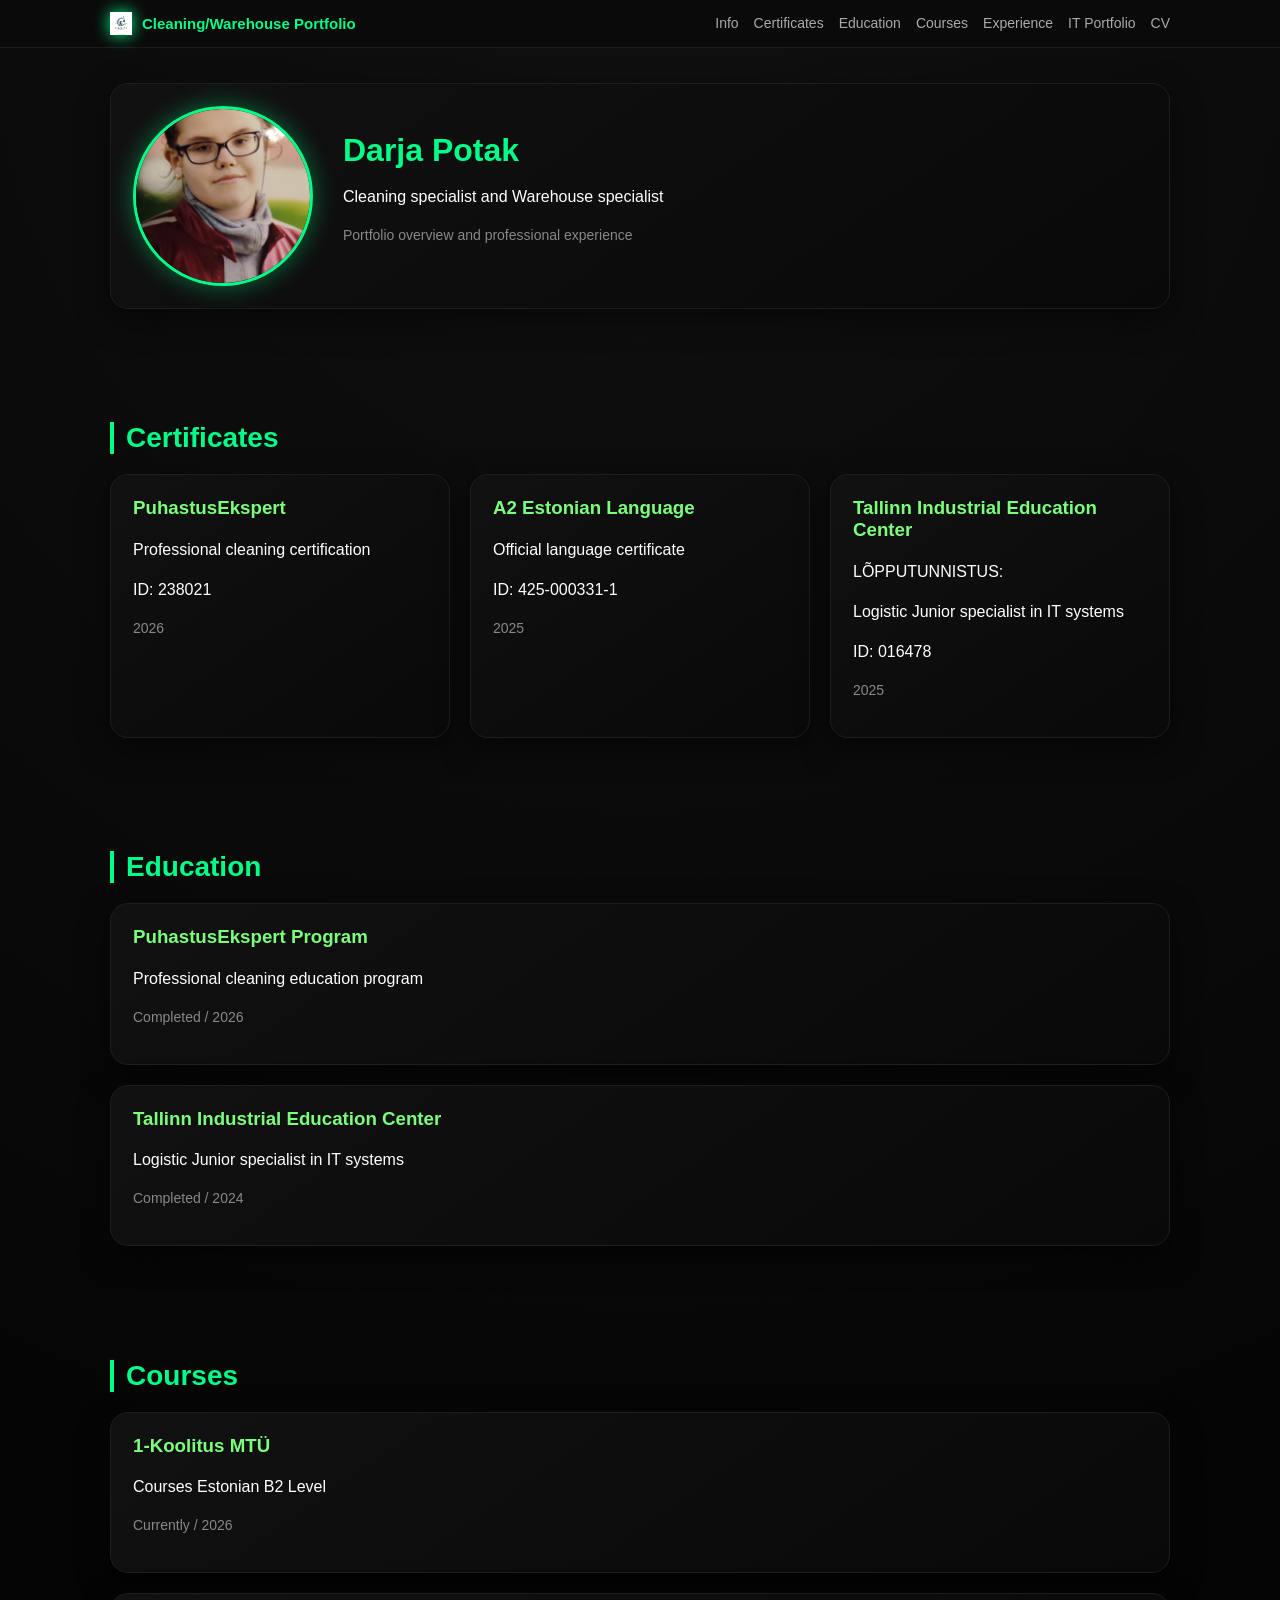
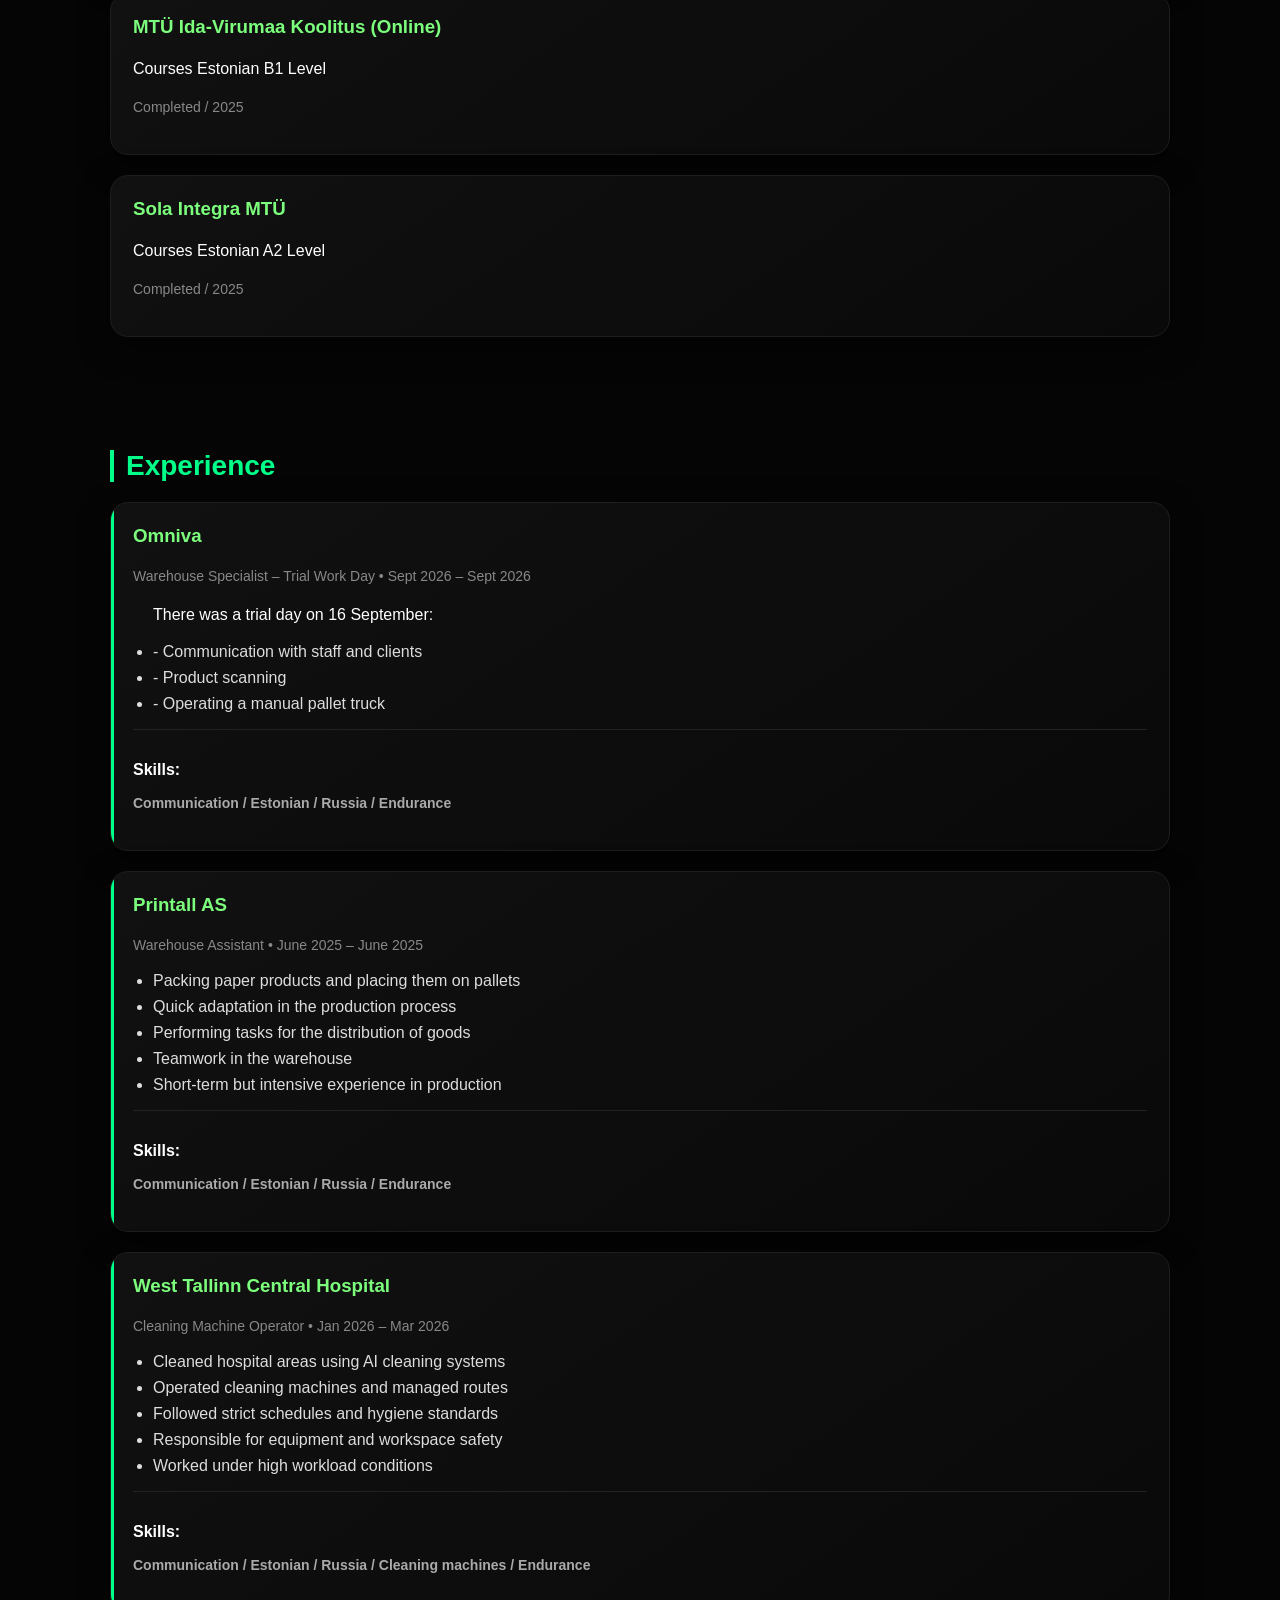
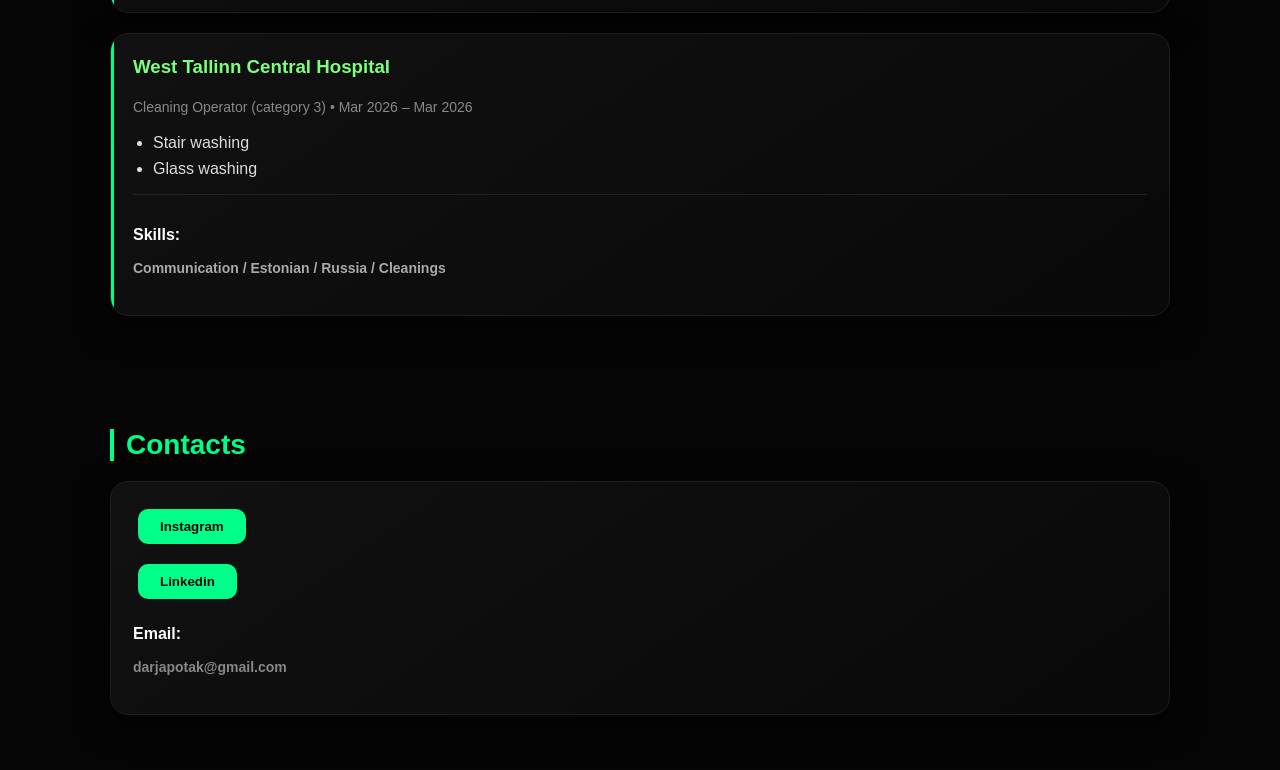
==== cleaning.html @ c5302dd2 "add new changes" ====
<!DOCTYPE html>
<html lang="en">
<head>
    <meta charset="UTF-8">
    <meta name="viewport" content="width=device-width, initial-scale=1.0">
    <link rel="stylesheet" href="css_prog/cleaning_1.css">
    <link rel="icon" type="image/x-icon" href="images_cleaning/cleaning_service_design_spray.png">
    <title>Cleaning/Warehouse Portfolio: Darja Potak</title>
</head>

<body>

<!-- NAV -->
<header class="nav">
    <div class="nav_inner">

        <div class="logo">
            <img src="images_cleaning/cleaning_service_design_spray.png" width="22">
            <span>Cleaning/Warehouse Portfolio</span>
        </div>

        <div class="nav_links">
            <a href="#info">Info</a>
            <a href="#certs">Certificates</a>
            <a href="#education">Education</a>
            <a href="#courses">Courses</a>
            <a href="#exp">Experience</a>
            <a href="index.html">IT Portfolio</a>
            <a href="CV.html">CV</a>
        </div>

    </div>
</header>

<!-- HERO -->
<section id="info" class="section">
    <div class="card hero_card">

        <img src="images_flag/Darja Potak.png" class="avatar">

        <div>
            <h1>Darja Potak</h1>
            <p>Cleaning specialist and Warehouse specialist</p>
            <p class="muted">Portfolio overview and professional experience</p>
        </div>

    </div>
</section>

<!-- CERTIFICATES -->
<section id="certs" class="section">
    <h2 class="title">Certificates</h2>

    <div class="grid">

        <div class="card"> 
         <h3>PuhastusEkspert</h3> 
         <p>Professional cleaning certification</p> 
         <p>ID: 238021</p> 
         <p class="muted">2026</p> 
      </div> 
      
      <div class="card"> 
         <h3>A2 Estonian Language</h3> 
         <p>Official language certificate</p> 
         <p>ID: 425-000331-1</p> 
         <p class="muted">2025</p> 
      </div> 
      
      <div class="card"> 
         <h3>Tallinn Industrial Education Center</h3> 
         <p>LÕPPUTUNNISTUS:</p> 
         <p>Logistic Junior specialist in IT systems</p> 
         <p>ID: 016478</p> 
         <p class="muted">2025</p> 
      </div>

    </div>
</section>

<!-- EDUCATION -->
<section id="education" class="section">
    <h2 class="title">Education</h2>

    <div class="card">
        <h3>PuhastusEkspert Program</h3>
        <p>Professional cleaning education program</p>
        <p class="muted">Completed / 2026</p>
    </div>

    <div class="card">
        <h3>Tallinn Industrial Education Center</h3>
        <p>Logistic Junior specialist in IT systems</p>
        <p class="muted">Completed / 2024</p>
    </div>

</section>

<!-- COURSES -->
<section id="courses" class="section">
    <h2 class="title">Courses</h2>

    <div class="card">
        <h3>1-Koolitus MTÜ</h3>
        <p>Courses Estonian B2 Level</p>
        <p class="muted">Currently / 2026</p>
    </div>

    <div class="card">
        <h3>MTÜ Ida-Virumaa Koolitus (Online)</h3>
        <p>Courses Estonian B1 Level</p>
        <p class="muted">Completed / 2025</p>
    </div>

    <div class="card">
        <h3>Sola Integra MTÜ</h3>
        <p>Courses Estonian A2 Level</p>
        <p class="muted">Completed / 2025</p>
    </div>

</section>

<!-- EXPERIENCE -->
<section id="exp" class="section">
    <h2 class="title">Experience</h2>

    <div class="card">

        <h3>Omniva</h3>
        <p class="muted"> Warehouse Specialist – Trial Work Day • Sept 2026 – Sept 2026</p>

        <ul>
            <p>There was a trial day on 16 September:</p>
            <li>- Communication with staff and clients</li>
            <li>- Product scanning</li>
            <li>- Operating a manual pallet truck</li>
        </ul>

         <div class="div_card_1">
            <h4>Skills:  <p class="muted_1">Communication / Estonian / Russia / Endurance</p></h4>
        </div>

    </div>

    <div class="card">

        <h3>Printall AS</h3>
        <p class="muted">Warehouse Assistant • June 2025 – June 2025</p>

        <ul>
            <li>Packing paper products and placing them on pallets</li>
            <li>Quick adaptation in the production process</li>
            <li>Performing tasks for the distribution of goods</li>
            <li>Teamwork in the warehouse</li>
            <li>Short-term but intensive experience in production</li>
        </ul>

        <div class="div_card_1">
            <h4>Skills:  <p class="muted_1">Communication / Estonian / Russia / Endurance</p></h4>
        </div>

    </div>

    <div class="card">

        <h3>West Tallinn Central Hospital</h3>
        <p class="muted">Cleaning Machine Operator • Jan 2026 – Mar 2026</p>

        <ul>
            <li>Cleaned hospital areas using AI cleaning systems</li>
            <li>Operated cleaning machines and managed routes</li>
            <li>Followed strict schedules and hygiene standards</li>
            <li>Responsible for equipment and workspace safety</li>
            <li>Worked under high workload conditions</li>
        </ul>

         <div class="div_card_1">
            <h4>Skills:  <p class="muted_1">Communication / Estonian / Russia / Cleaning machines / Endurance</p></h4>
        </div>

    </div>

    <div class="card">

        <h3>West Tallinn Central Hospital</h3>
        <p class="muted">Cleaning Operator (category 3) • Mar 2026 – Mar 2026</p>

        <ul>
            <li>Stair washing</li>
            <li>Glass washing </li>
        </ul>

         <div class="div_card_1">
            <h4>Skills:  <p class="muted_1">Communication / Estonian / Russia / Cleanings</p></h4>
        </div>

    </div>
</section>

<!-- Contacts -->
<section class="section">
   <h2 class="title">Contacts</h2>

   <div class="card">
      <div class="cont_1">
         <button class="btn_cods"><a href="https://www.instagram.com/d_potak_draw/">Instagram</a></button>
      </div>

      <div class="cont_1">
        <button class="btn_cods"><a href="https://www.linkedin.com/in/darja-potak-11884b350">Linkedin</a></button>
      </div>

      <div class="cont_1">
         <h4>Email: <p style="color: #888; font-size: 14px;">darjapotak@gmail.com</p></h4>

      </div>
   </div>

</section>

</body>
</html>
---- css_prog/cleaning_1.css ----
/* GLOBAL */

* {
    box-sizing: border-box;
    scroll-behavior: smooth;
}

body {
    margin: 0;
    font-family: "Segoe UI", Arial, sans-serif;
    background:
        radial-gradient(circle at top, #101010, #050505 40%);
    color: white;
}


/* NAV */

.nav {
    position: sticky;
    top: 0;
    background: rgba(10,10,10,0.9);
    backdrop-filter: blur(10px);
    border-bottom: 1px solid #1c1c1c;
    padding: 12px 0;
    z-index: 10;
}


.nav_inner {
    max-width:1100px;
    margin:auto;
    display:flex;
    justify-content:space-between;
    align-items:center;
    padding:0 20px;
}


.logo {
    display:flex;
    align-items:center;
    gap:10px;
    color:#00ff88;
    font-weight:700;
    font-size:15px;
}


.logo img {
    filter: drop-shadow(0 0 8px #00ff88);
}



.nav_links {
    display:flex;
    gap:15px;
}


.nav_links a {

    color:#aaa;
    text-decoration:none;
    font-size:14px;

    transition:.3s;
}


.nav_links a:hover {

    color:#00ff88;
    text-shadow:0 0 10px #00ff88;
}



/* SECTIONS */

.section {

    max-width:1100px;
    margin:auto;
    padding:35px 20px;

}


/* TITLES */


.title {

    color:#00ff88;
    font-size:28px;

    border-left:4px solid #00ff88;
    padding-left:12px;

    margin-bottom:20px;

}



/* CARDS */


.card {

    background:
    linear-gradient(145deg,#111,#090909);

    border:1px solid #1e1e1e;

    border-radius:18px;

    padding:22px;

    margin-bottom:20px;


    box-shadow:
    0 10px 30px rgba(0,0,0,.5);


    transition:.35s;

}



.card:hover {

    transform:translateY(-5px);

    border-color:#00ff88;

    box-shadow:
    0 0 20px rgba(0,255,136,.15);

}



/* GRID */

.grid {

    display:grid;

    grid-template-columns:
    repeat(auto-fit,minmax(270px,1fr));

    gap:20px;

}



/* HERO */


.hero_card {

    display:flex;

    align-items:center;

    gap:30px;

}



.avatar {

    width:180px;
    height:180px;

    border-radius:50%;

    object-fit:cover;

    border:3px solid #00ff88;


    box-shadow:
    0 0 25px rgba(0,255,136,.4);

}



/* TEXT */


h1 {

    margin:0;

    font-size:32px;

    color:#00ff88;

}



h3 {

    color:#7cff7c;

    margin-top:0;

}



h4 {

    margin-bottom:5px;

}



p {

    line-height:1.5;

}



.muted {

    color:#888;

    font-size:14px;

}



.muted_1 {

    color:#aaa;

    font-size:14px;

}



/* EXPERIENCE */

#exp .card {

    position:relative;

    overflow:hidden;

}


#exp .card::before {

    content:"";

    position:absolute;

    left:0;

    top:0;

    height:100%;

    width:3px;

    background:#00ff88;

}



/* SKILLS */


.div_card_1 {

    margin-top:15px;

    padding-top:10px;

    border-top:1px solid #222;

}



/* LIST */


ul {

    padding-left:20px;

}



li {

    margin-bottom:8px;

    color:#ddd;

}



/* BUTTONS */


.btn_cods {

    background:#00ff88;

    border:none;

    padding:10px 22px;

    border-radius:10px;

    margin:5px;

    cursor:pointer;

    transition:.3s;

}


.btn_cods a {
    color:#050505;
    text-decoration:none;
    font-weight:700;
}



.btn_cods:hover {
    transform:scale(1.05);
    box-shadow:
    0 0 15px #00ff88;
}



/* CONTACTS */

.cont_1 {
    margin-bottom:10px;
}



/* RESPONSIVE */
@media(max-width:800px){


.nav_inner {
    flex-direction:column;
    gap:15px;
}



.nav_links {
    flex-wrap:wrap;
    justify-content:center;
}



.hero_card {
    flex-direction:column;
    text-align:center;
}



.avatar {
    width:140px;
    height:140px;
}


h1 {
    font-size:26px;
}


.section {
    padding:25px 15px;
}

}
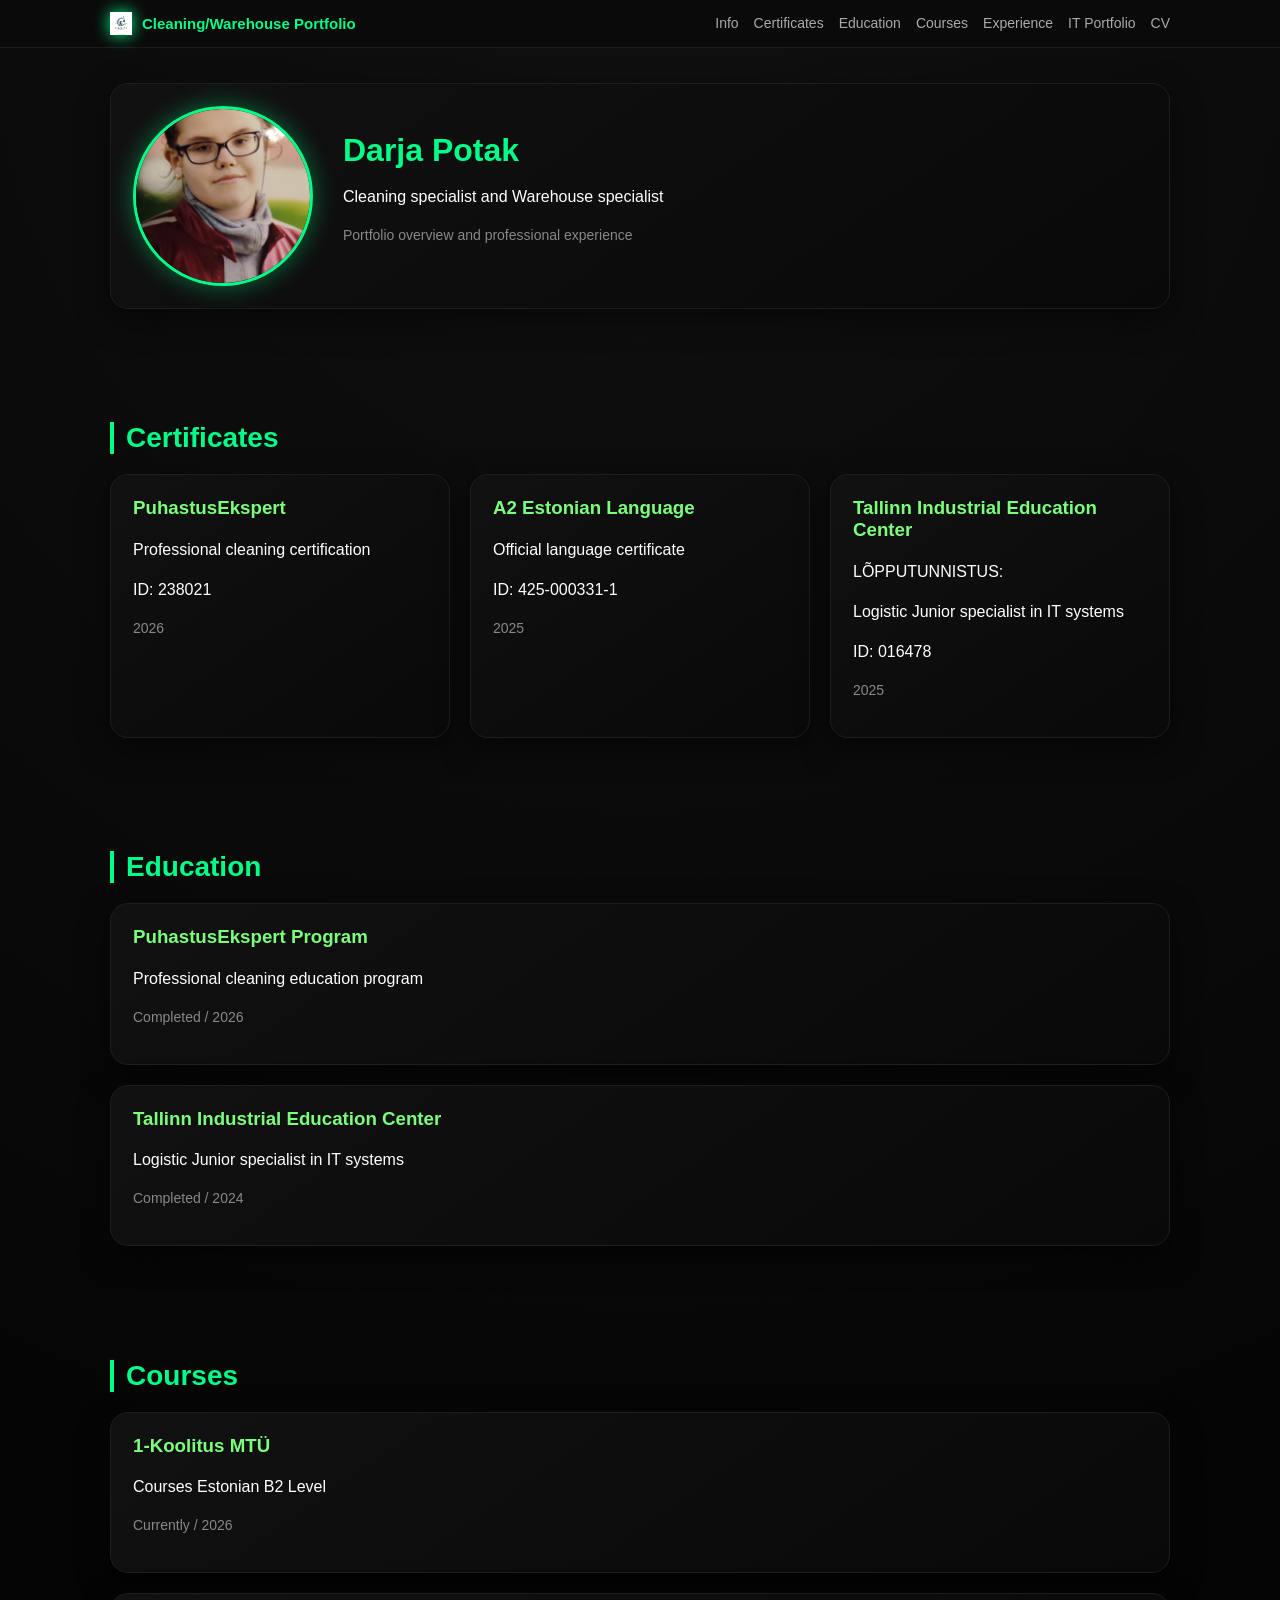
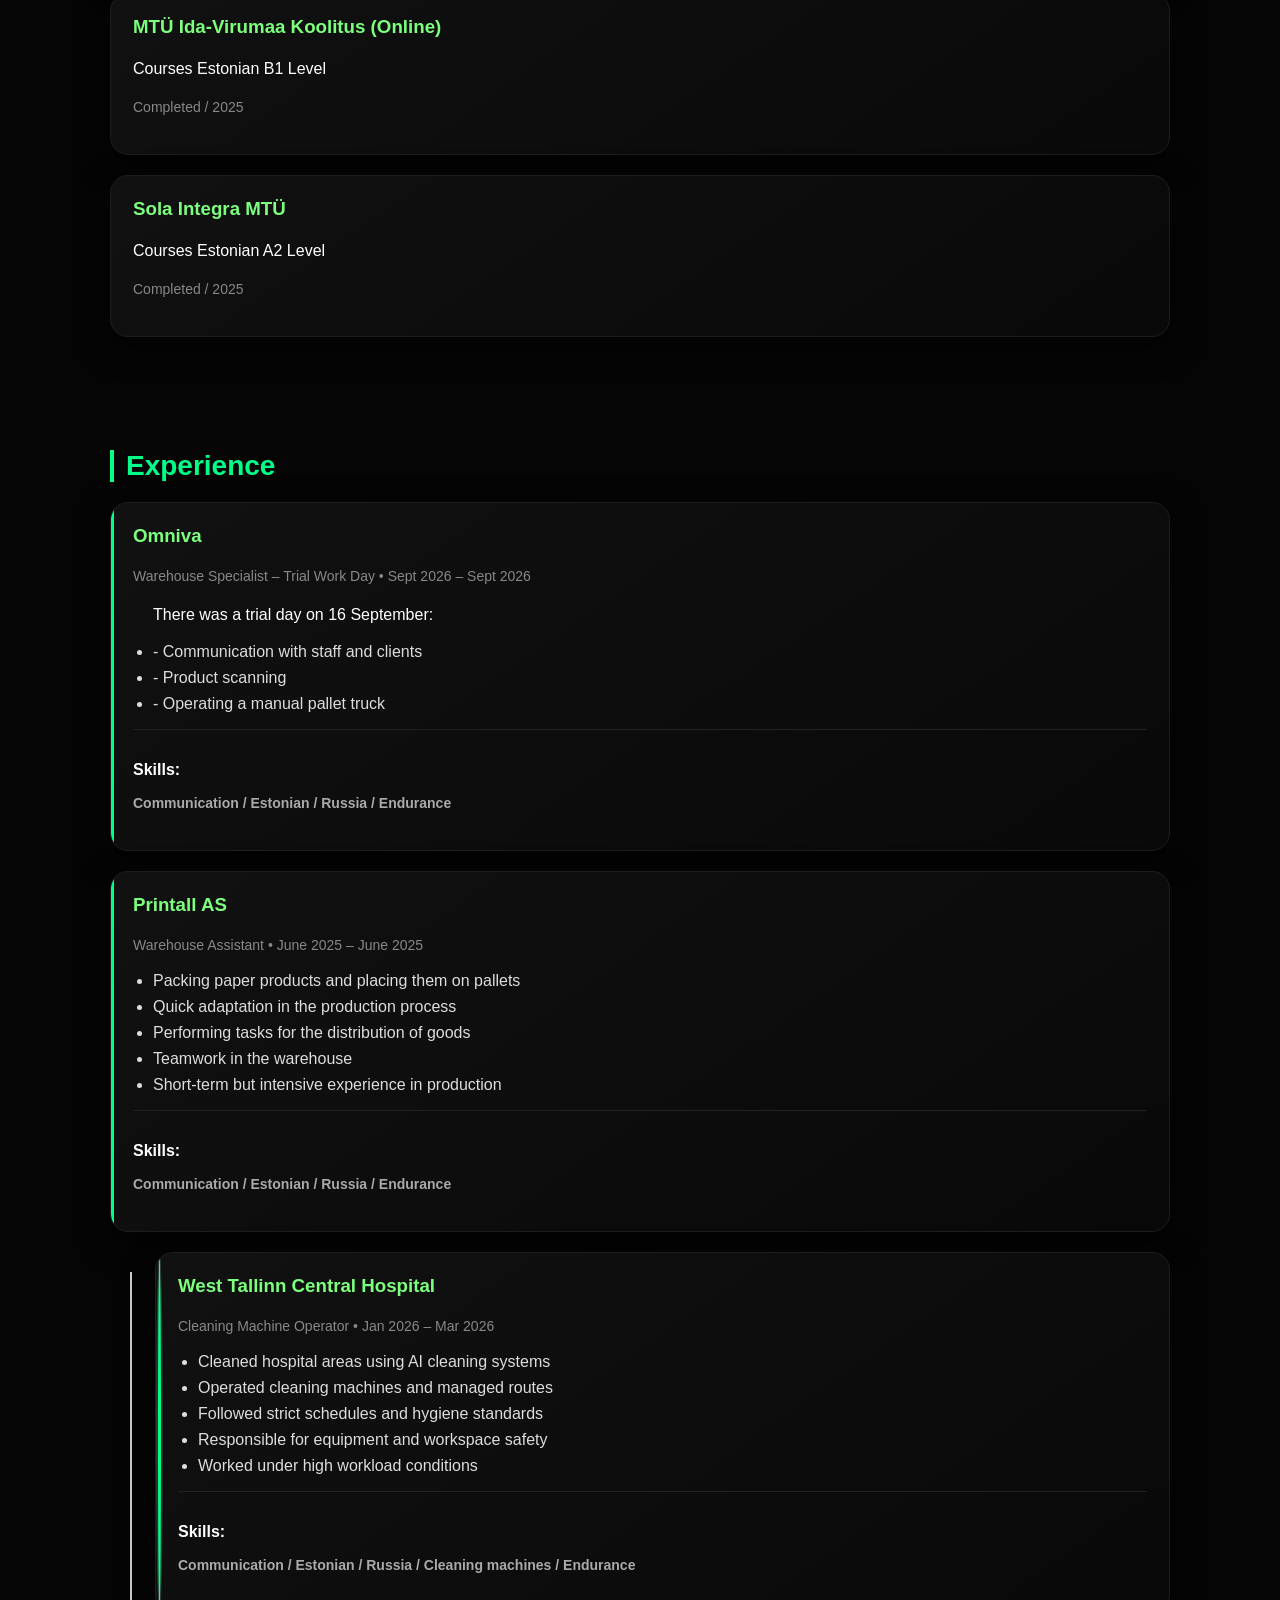
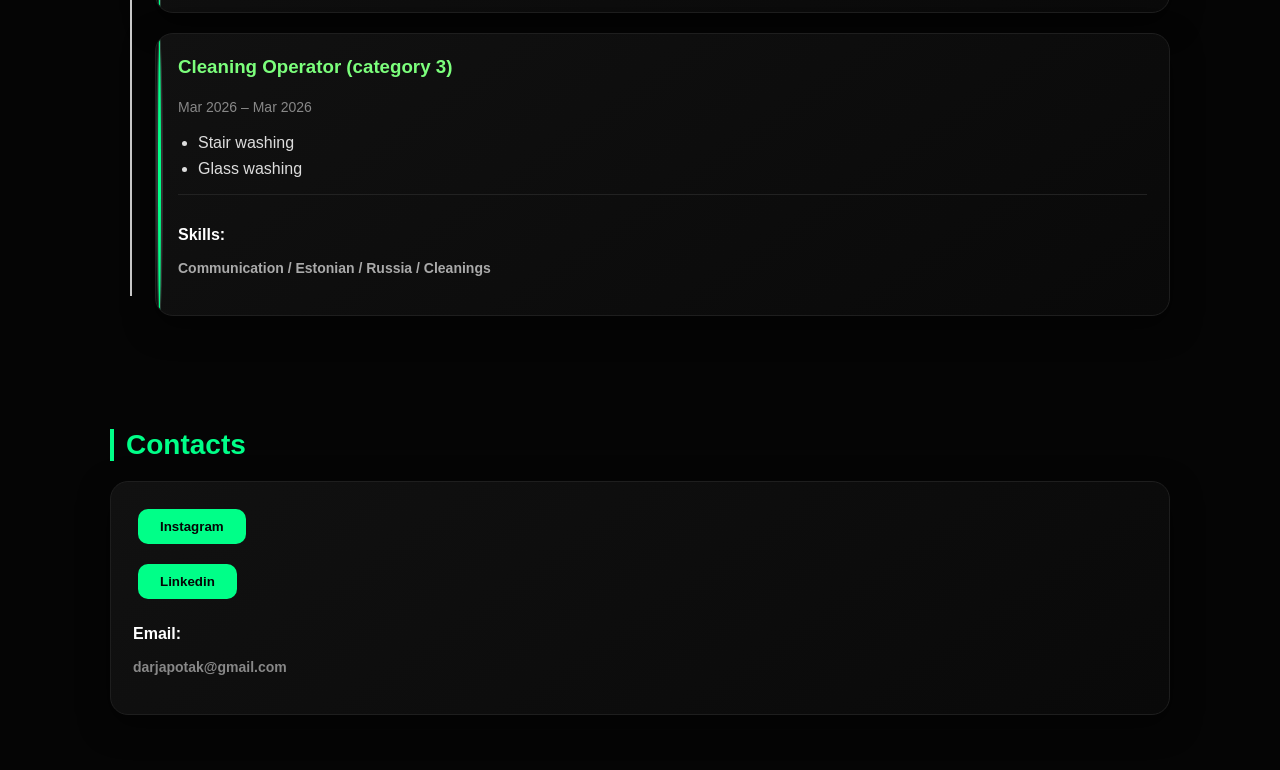
==== commit a81c8c1e: "add new changes" ====
--- a/cleaning.html
+++ b/cleaning.html
@@ -161,8 +161,9 @@
 
     </div>
 
-    <div class="card">
-
+    <div class="experience-company">
+
+    <div class="card">
         <h3>West Tallinn Central Hospital</h3>
         <p class="muted">Cleaning Machine Operator • Jan 2026 – Mar 2026</p>
 
@@ -174,27 +175,26 @@
             <li>Worked under high workload conditions</li>
         </ul>
 
-         <div class="div_card_1">
-            <h4>Skills:  <p class="muted_1">Communication / Estonian / Russia / Cleaning machines / Endurance</p></h4>
-        </div>
-
-    </div>
-
-    <div class="card">
-
-        <h3>West Tallinn Central Hospital</h3>
-        <p class="muted">Cleaning Operator (category 3) • Mar 2026 – Mar 2026</p>
+        <div class="div_card_1">
+            <h4>Skills: <p class="muted_1">Communication / Estonian / Russia / Cleaning machines / Endurance</p></h4>
+        </div>
+    </div>
+
+    <div class="card">
+        <h3>Cleaning Operator (category 3)</h3>
+        <p class="muted">Mar 2026 – Mar 2026</p>
 
         <ul>
             <li>Stair washing</li>
-            <li>Glass washing </li>
-        </ul>
-
-         <div class="div_card_1">
-            <h4>Skills:  <p class="muted_1">Communication / Estonian / Russia / Cleanings</p></h4>
-        </div>
-
-    </div>
+            <li>Glass washing</li>
+        </ul>
+
+        <div class="div_card_1">
+            <h4>Skills: <p class="muted_1">Communication / Estonian / Russia / Cleanings</p></h4>
+        </div>
+    </div>
+
+</div>
 </section>
 
 <!-- Contacts -->
--- a/css_prog/cleaning_1.css
+++ b/css_prog/cleaning_1.css
@@ -410,6 +410,36 @@
 
 }
 
-
-
-
+.experience-company {
+    position: relative;
+    margin-left: 20px;
+    padding-left: 25px;
+}
+
+.experience-company::before {
+    content: "";
+    position: absolute;
+    left: 0;
+    top: 20px;
+    bottom: 20px;
+    width: 2px;
+    background: #ccc;
+}
+
+.experience-company .card {
+    position: relative;
+}
+
+.experience-company .card::before {
+    content: "";
+    position: absolute;
+    left: -31px;
+    top: 22px;
+    width: 10px;
+    height: 10px;
+    background: #fff;
+    border: 2px solid #333;
+    border-radius: 50%;
+}
+
+
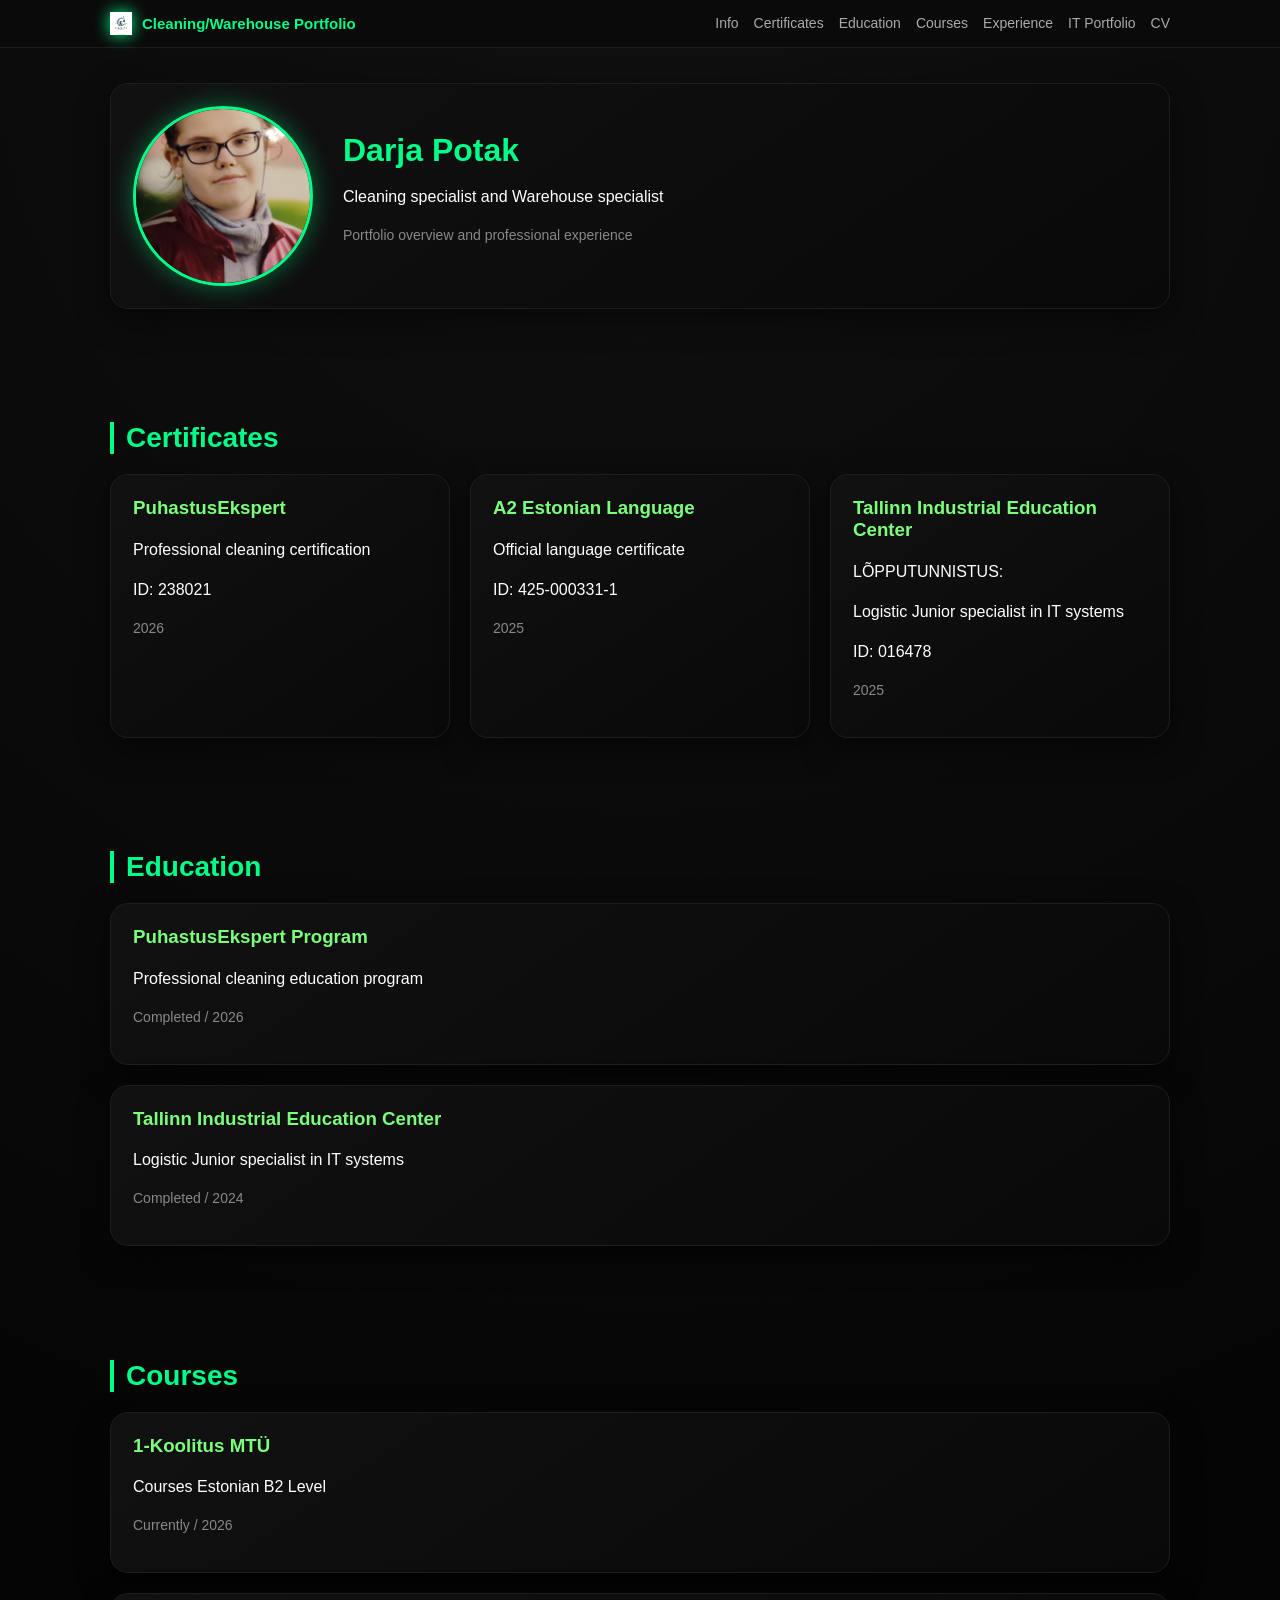
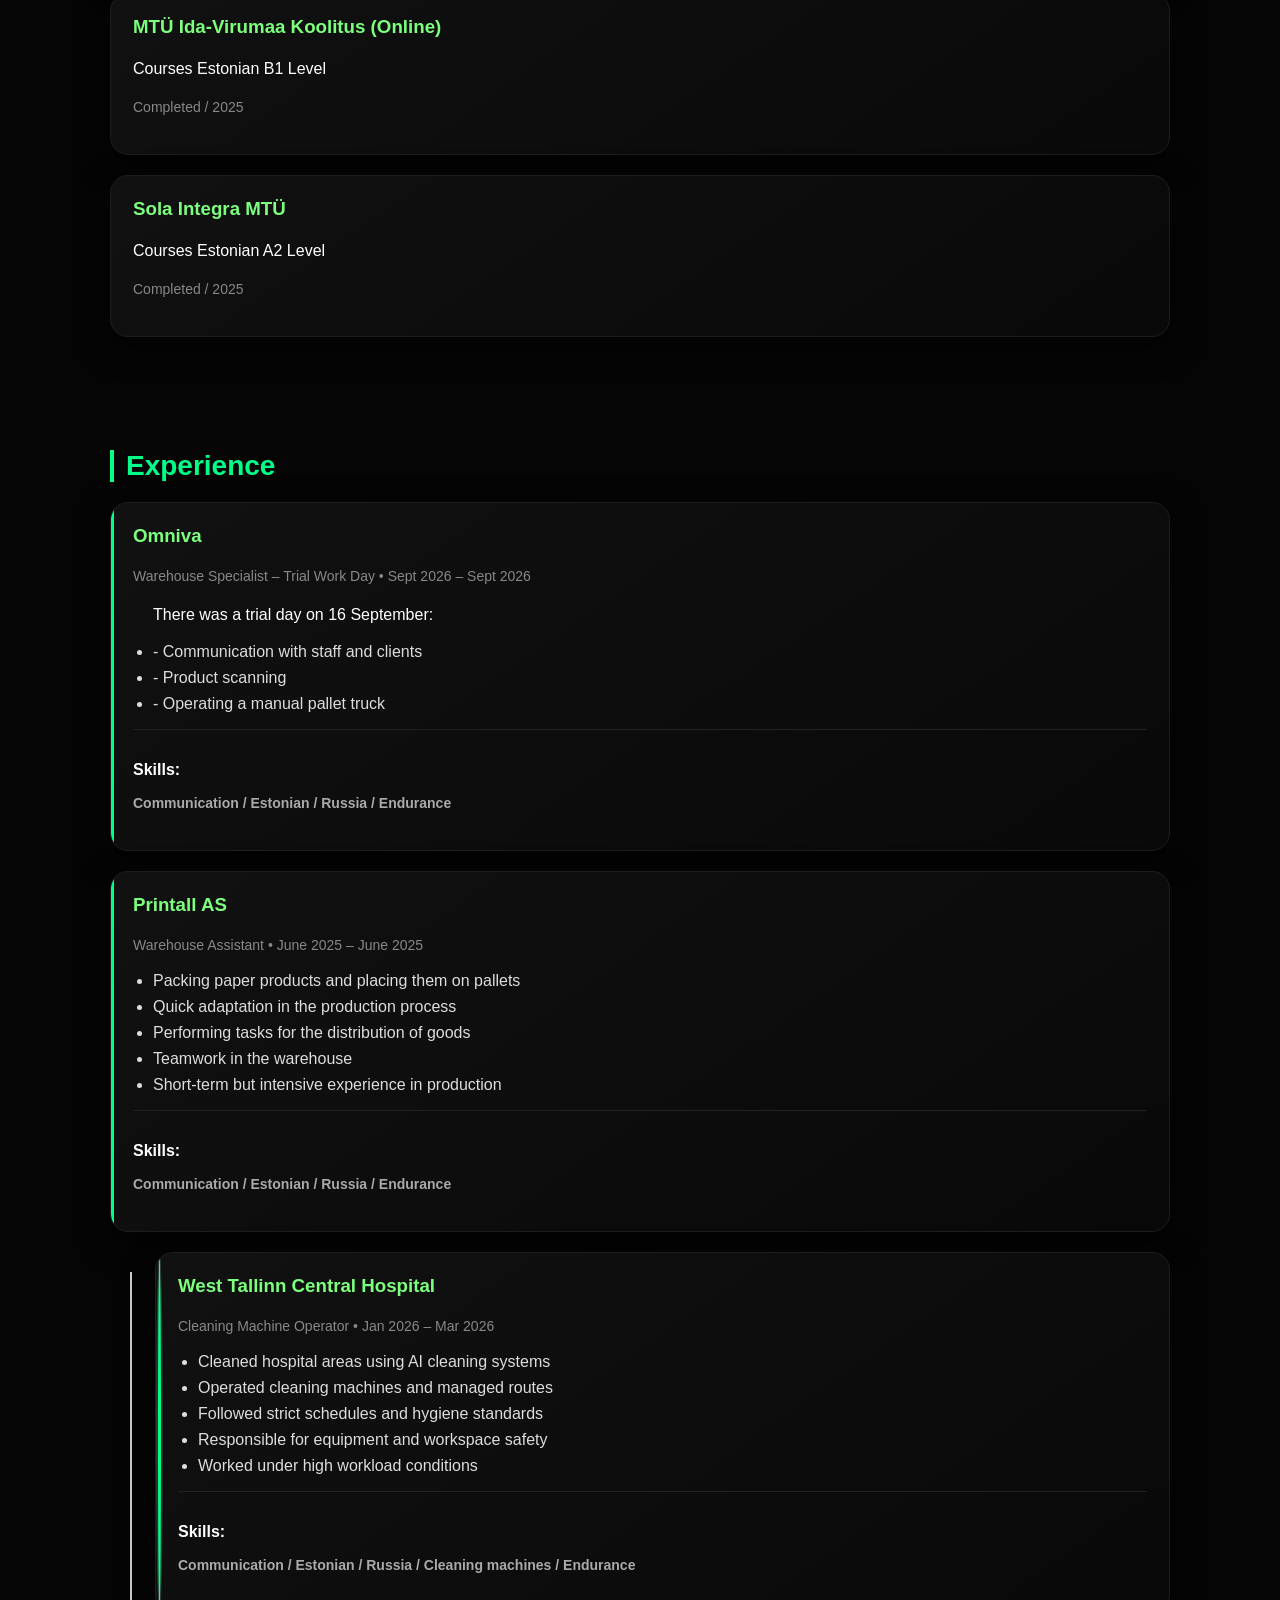
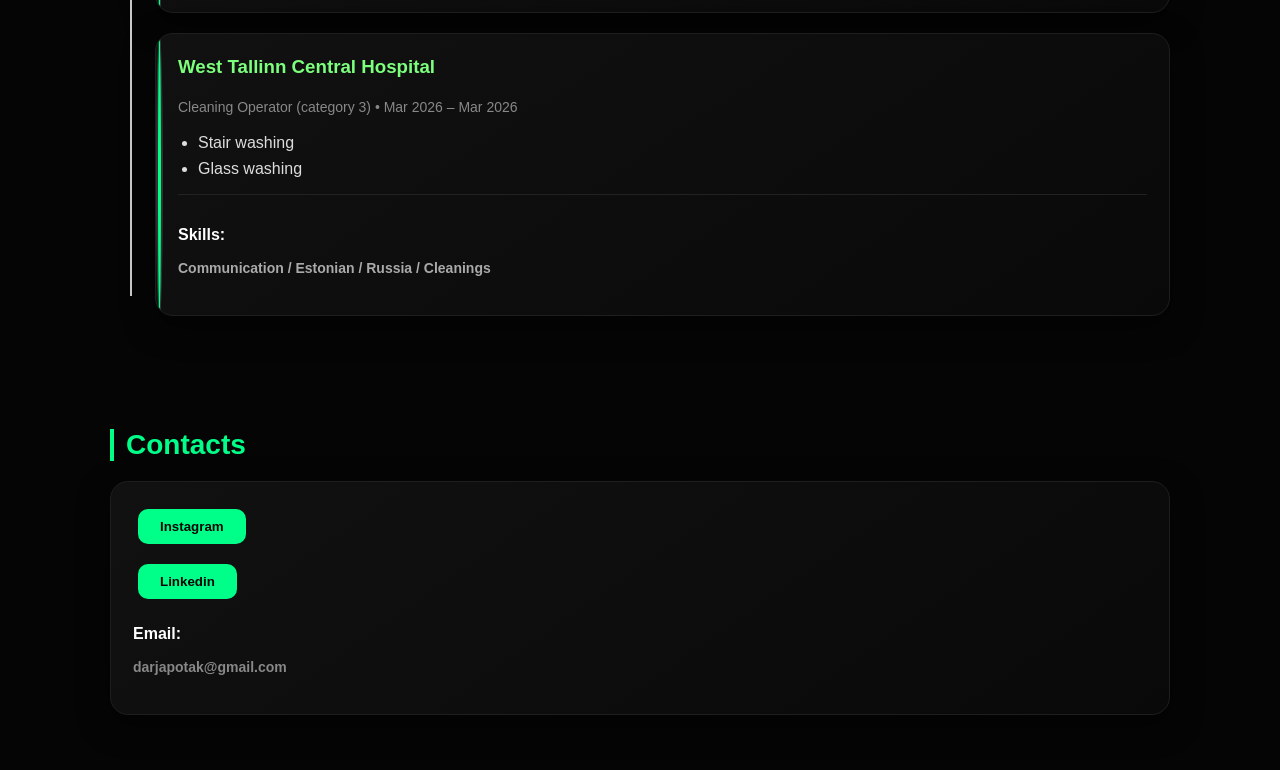
==== commit a12f09a4: "add new changes" ====
--- a/cleaning.html
+++ b/cleaning.html
@@ -181,8 +181,8 @@
     </div>
 
     <div class="card">
-        <h3>Cleaning Operator (category 3)</h3>
-        <p class="muted">Mar 2026 – Mar 2026</p>
+        <h3>West Tallinn Central Hospital</h3>
+        <p class="muted">Cleaning Operator (category 3) • Mar 2026 – Mar 2026</p>
 
         <ul>
             <li>Stair washing</li>
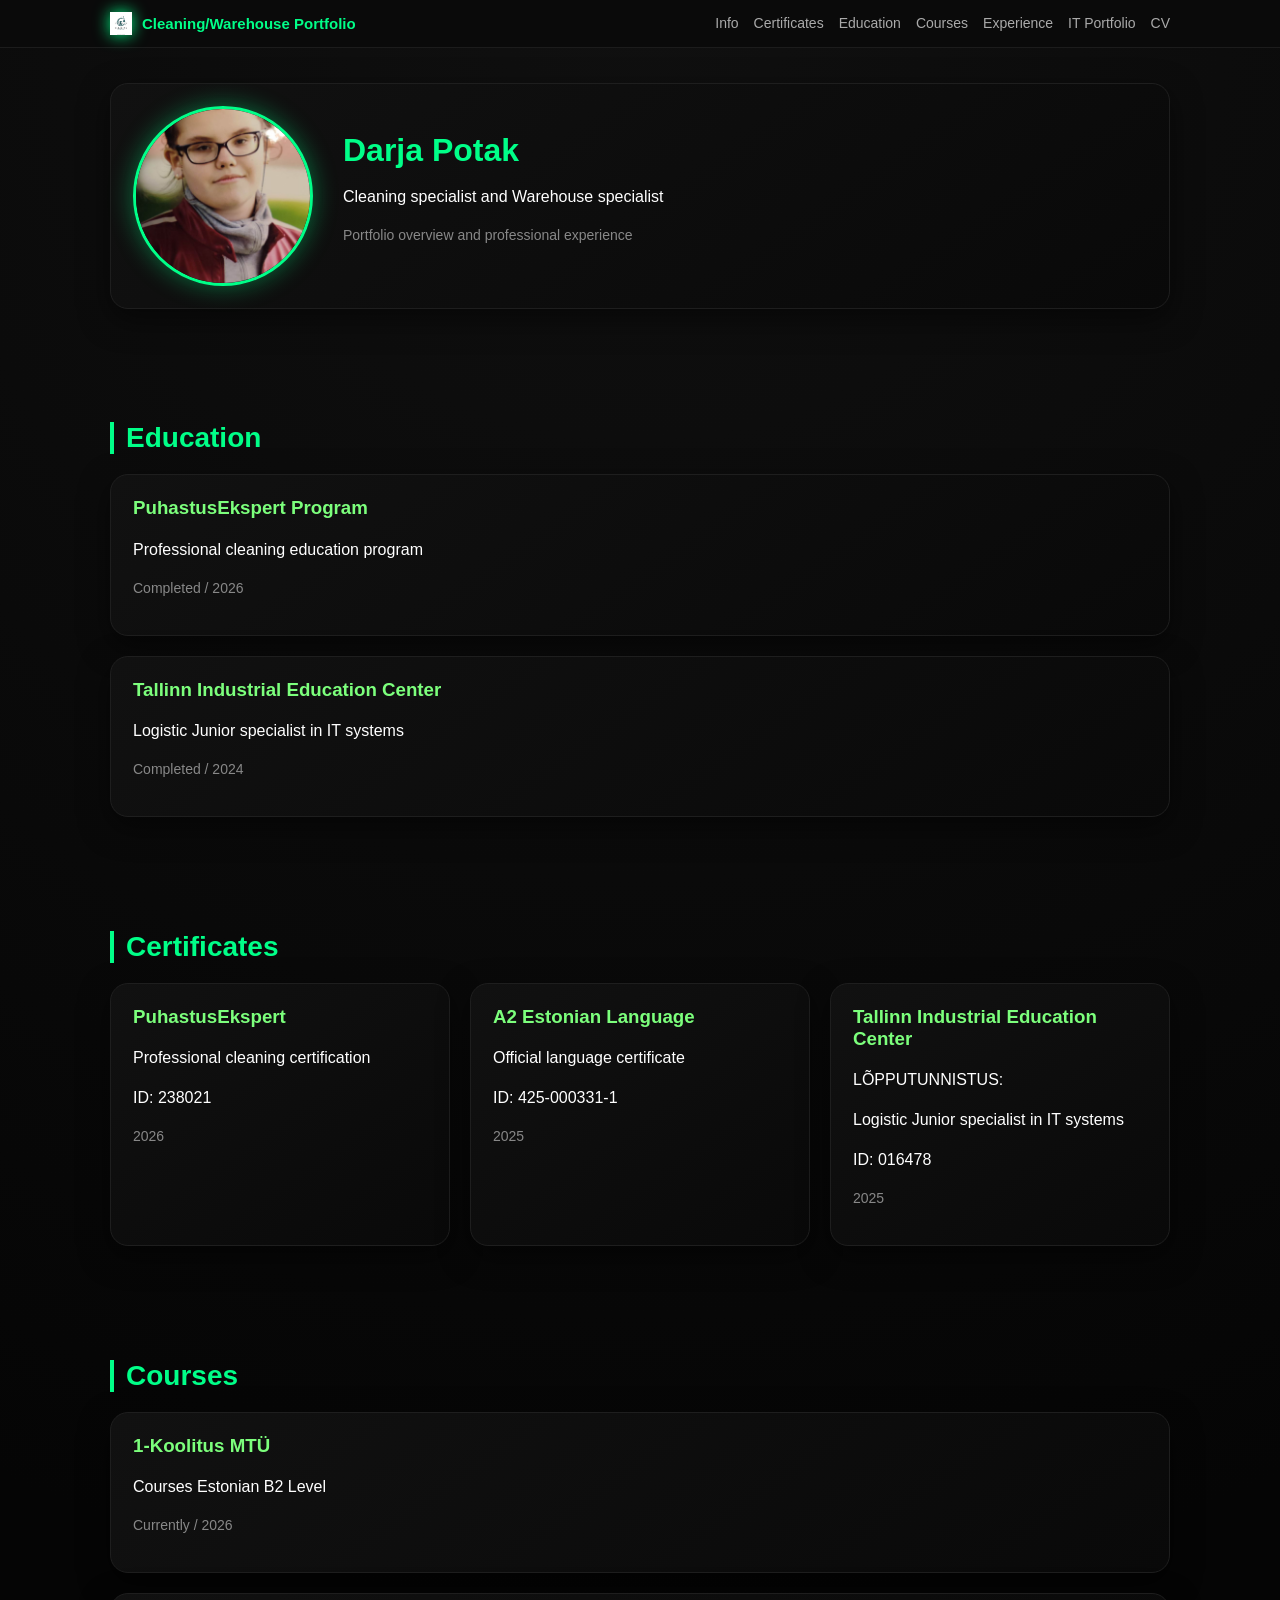
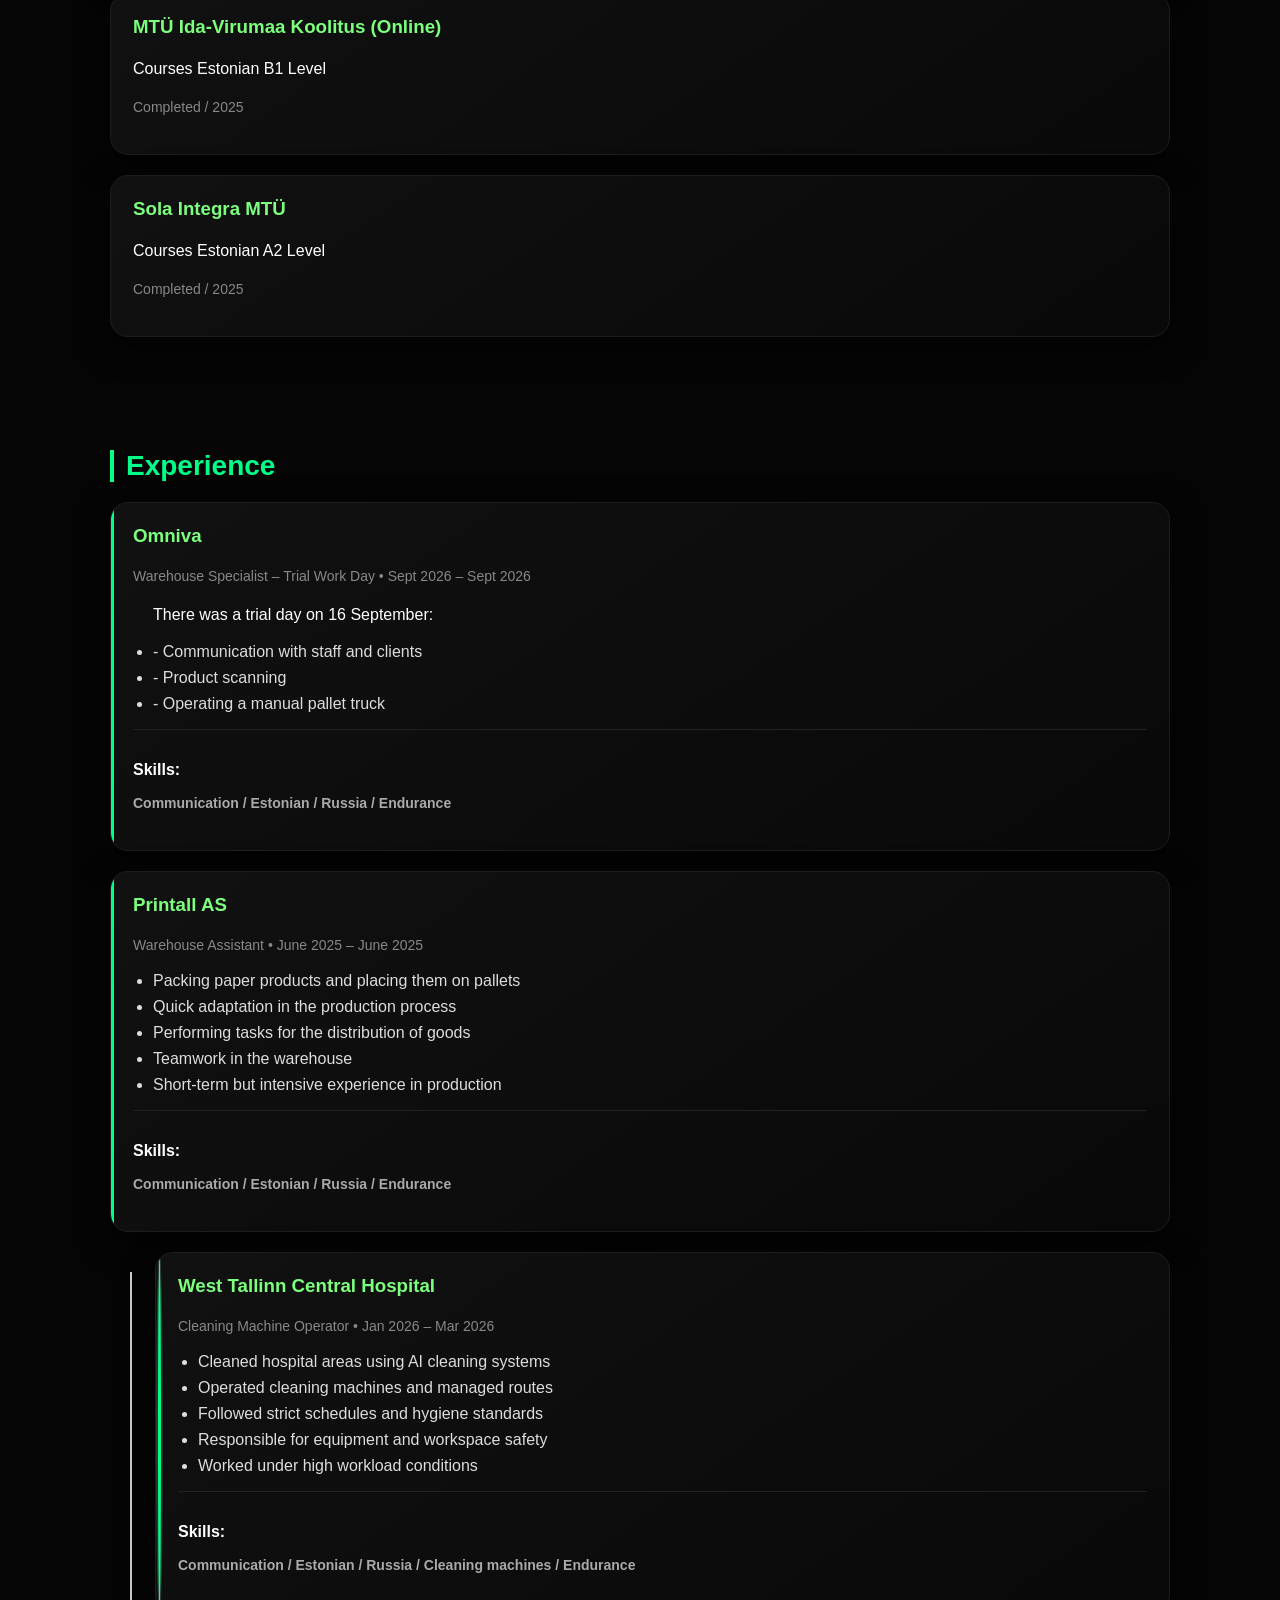
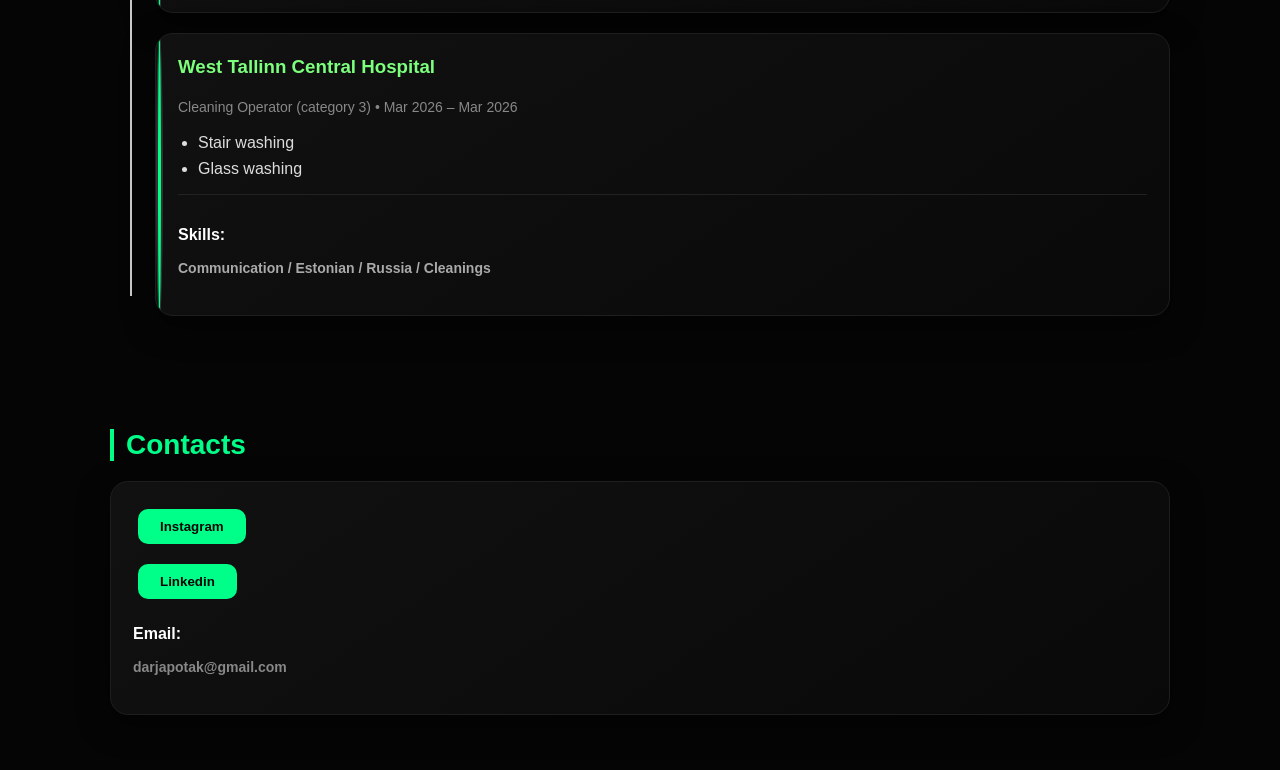
==== commit e4565bca: "add new changes" ====
--- a/cleaning.html
+++ b/cleaning.html
@@ -45,6 +45,24 @@
         </div>
 
     </div>
+</section>
+
+<!-- EDUCATION -->
+<section id="education" class="section">
+    <h2 class="title">Education</h2>
+
+    <div class="card">
+        <h3>PuhastusEkspert Program</h3>
+        <p>Professional cleaning education program</p>
+        <p class="muted">Completed / 2026</p>
+    </div>
+
+    <div class="card">
+        <h3>Tallinn Industrial Education Center</h3>
+        <p>Logistic Junior specialist in IT systems</p>
+        <p class="muted">Completed / 2024</p>
+    </div>
+
 </section>
 
 <!-- CERTIFICATES -->
@@ -78,23 +96,6 @@
     </div>
 </section>
 
-<!-- EDUCATION -->
-<section id="education" class="section">
-    <h2 class="title">Education</h2>
-
-    <div class="card">
-        <h3>PuhastusEkspert Program</h3>
-        <p>Professional cleaning education program</p>
-        <p class="muted">Completed / 2026</p>
-    </div>
-
-    <div class="card">
-        <h3>Tallinn Industrial Education Center</h3>
-        <p>Logistic Junior specialist in IT systems</p>
-        <p class="muted">Completed / 2024</p>
-    </div>
-
-</section>
 
 <!-- COURSES -->
 <section id="courses" class="section">
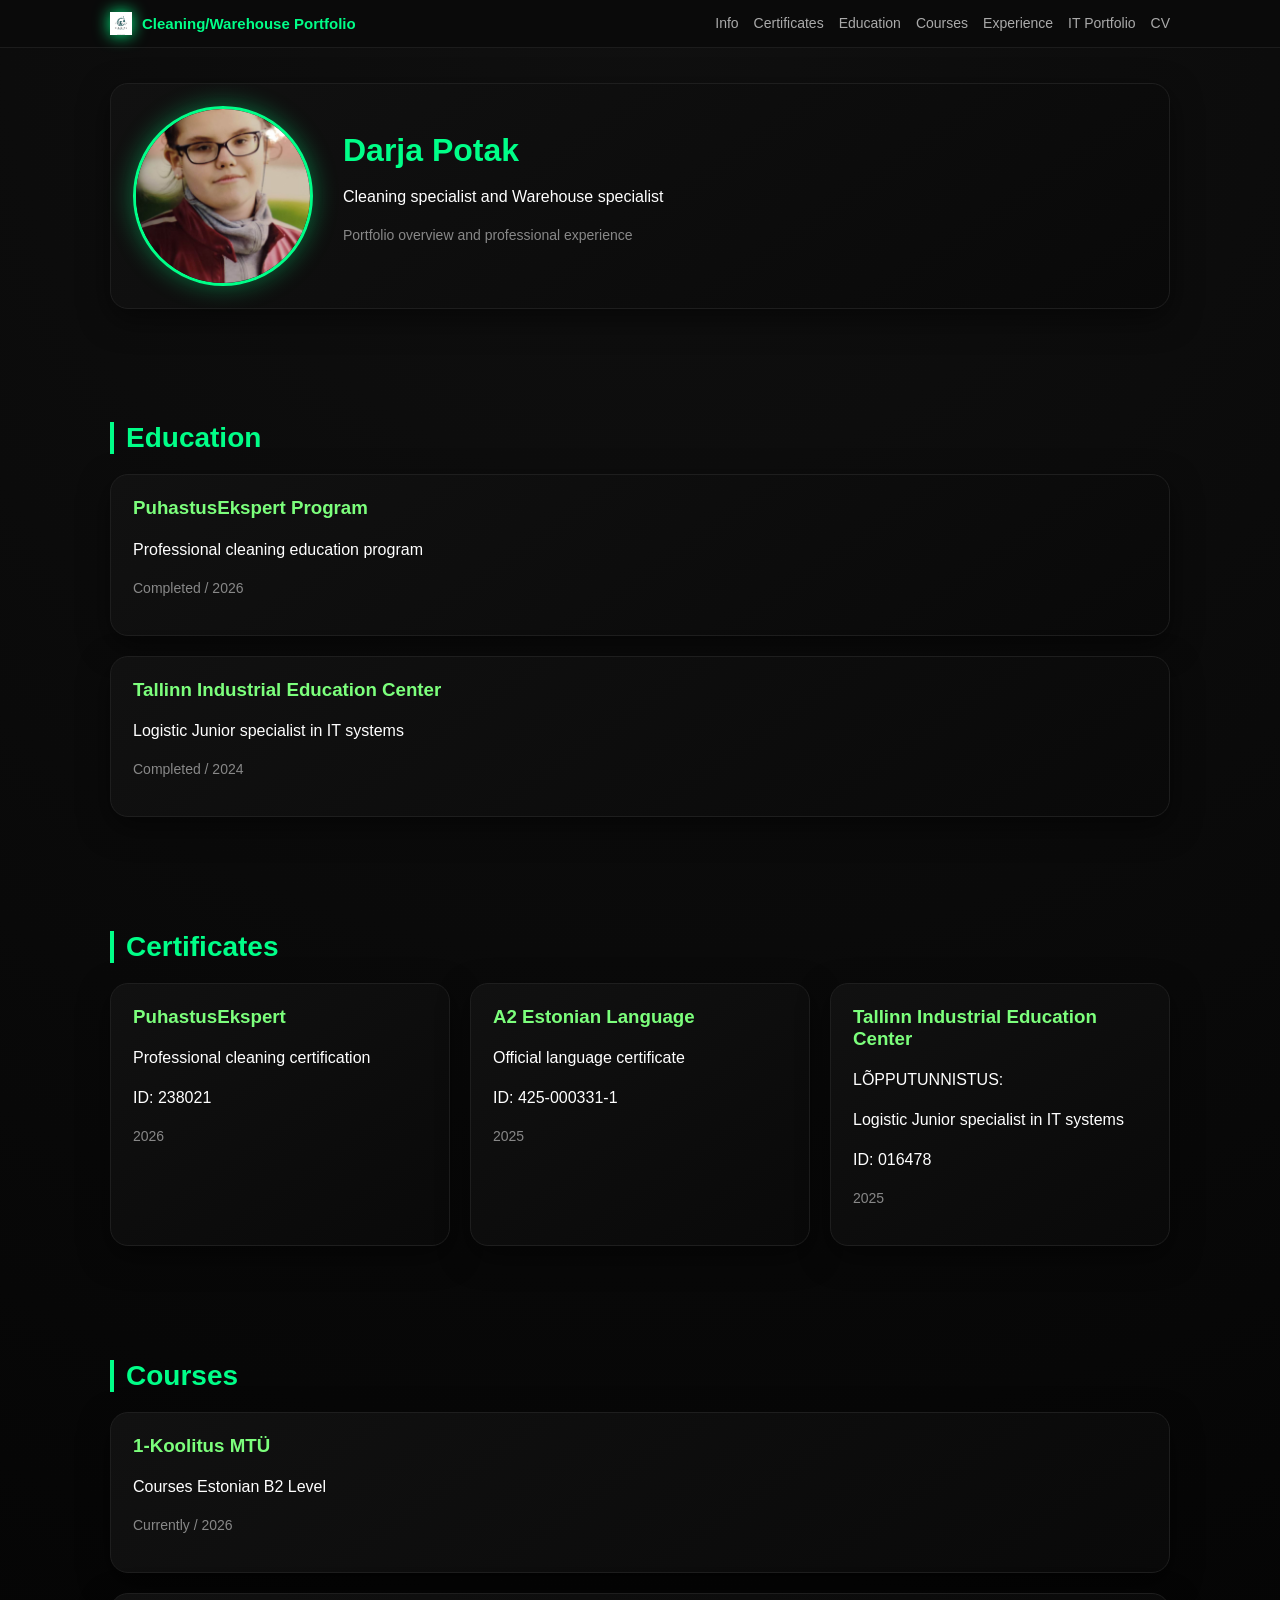
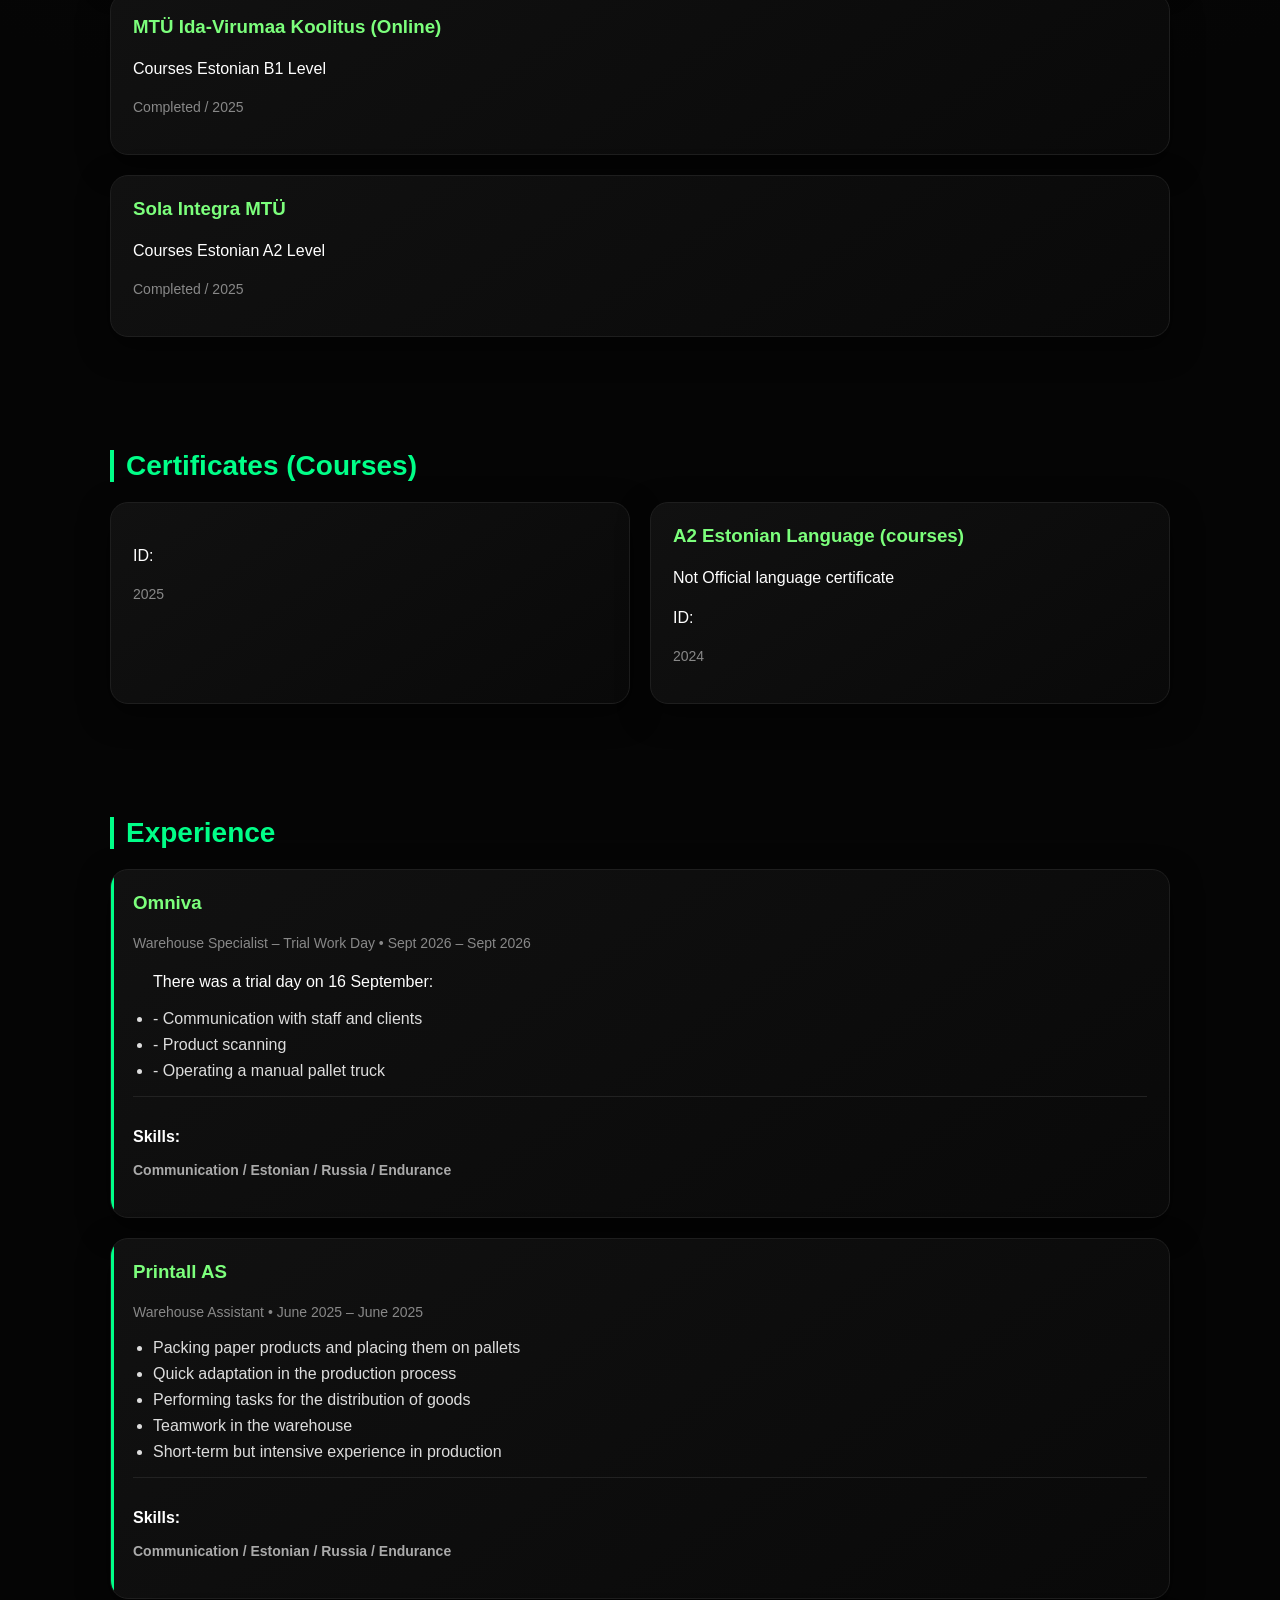
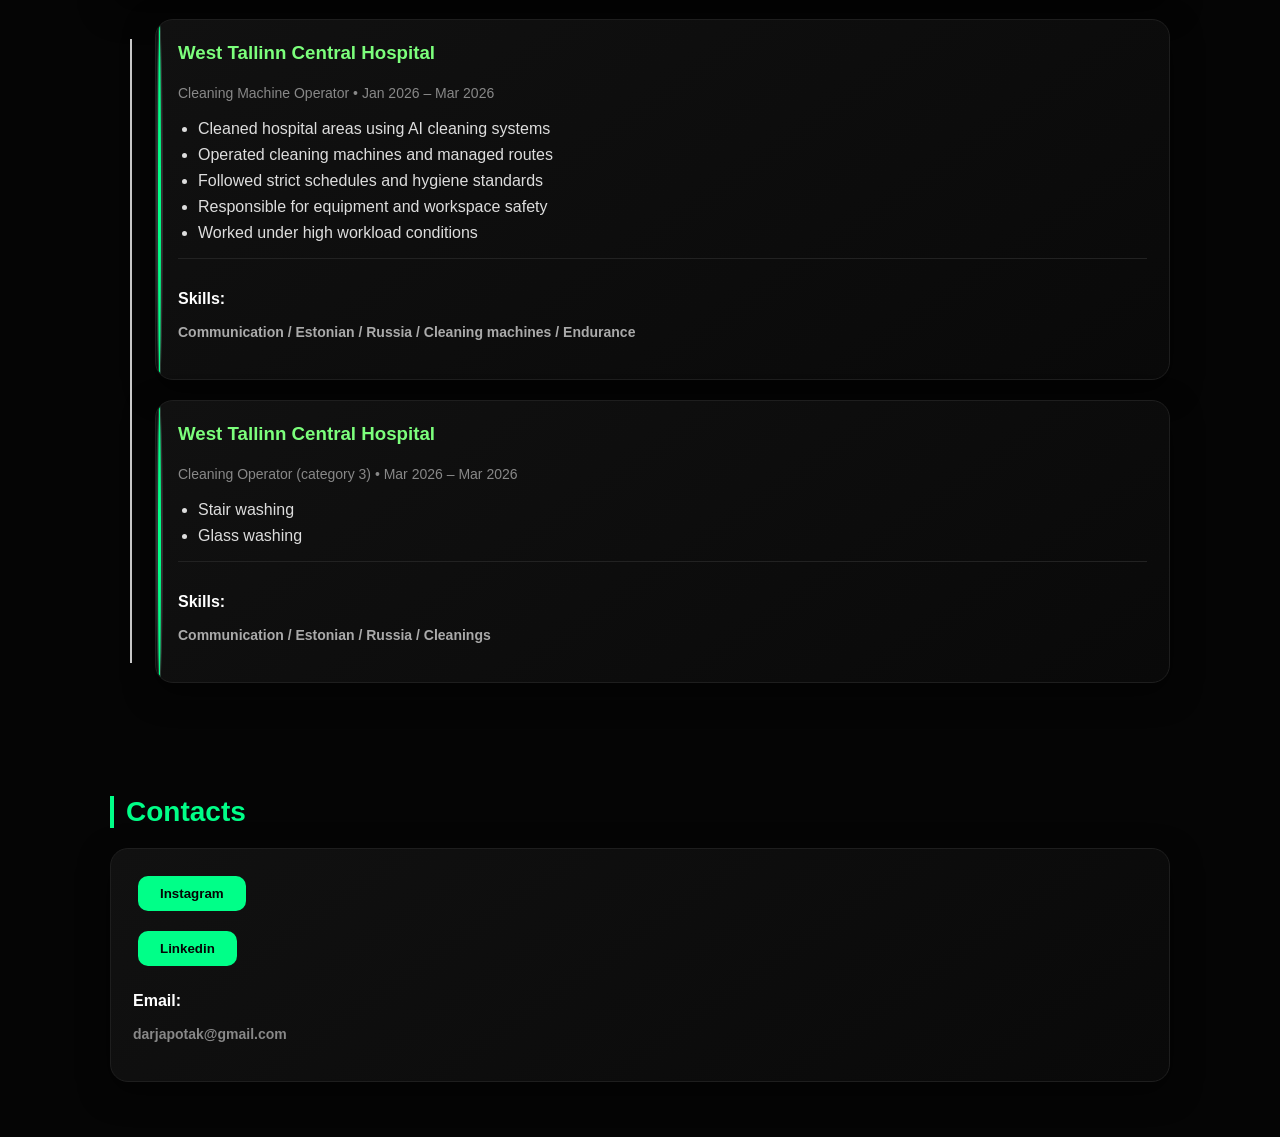
==== commit 0077679f: "add new changes" ====
--- a/cleaning.html
+++ b/cleaning.html
@@ -121,6 +121,31 @@
 
 </section>
 
+<!-- CERTIFICATES -->
+<section id="certs" class="section">
+    <h2 class="title">Certificates (Courses)</h2>
+
+    <div class="grid">
+
+        <div class="card"> 
+         <h3></h3> 
+         <p></p> 
+         <p>ID: </p> 
+         <p class="muted">2025</p> 
+      </div> 
+      
+      <div class="card"> 
+         <h3>A2 Estonian Language (courses)</h3> 
+         <p>Not Official language certificate</p> 
+         <p>ID: </p> 
+         <p class="muted">2024</p> 
+      </div> 
+      
+
+    </div>
+</section>
+
+
 <!-- EXPERIENCE -->
 <section id="exp" class="section">
     <h2 class="title">Experience</h2>
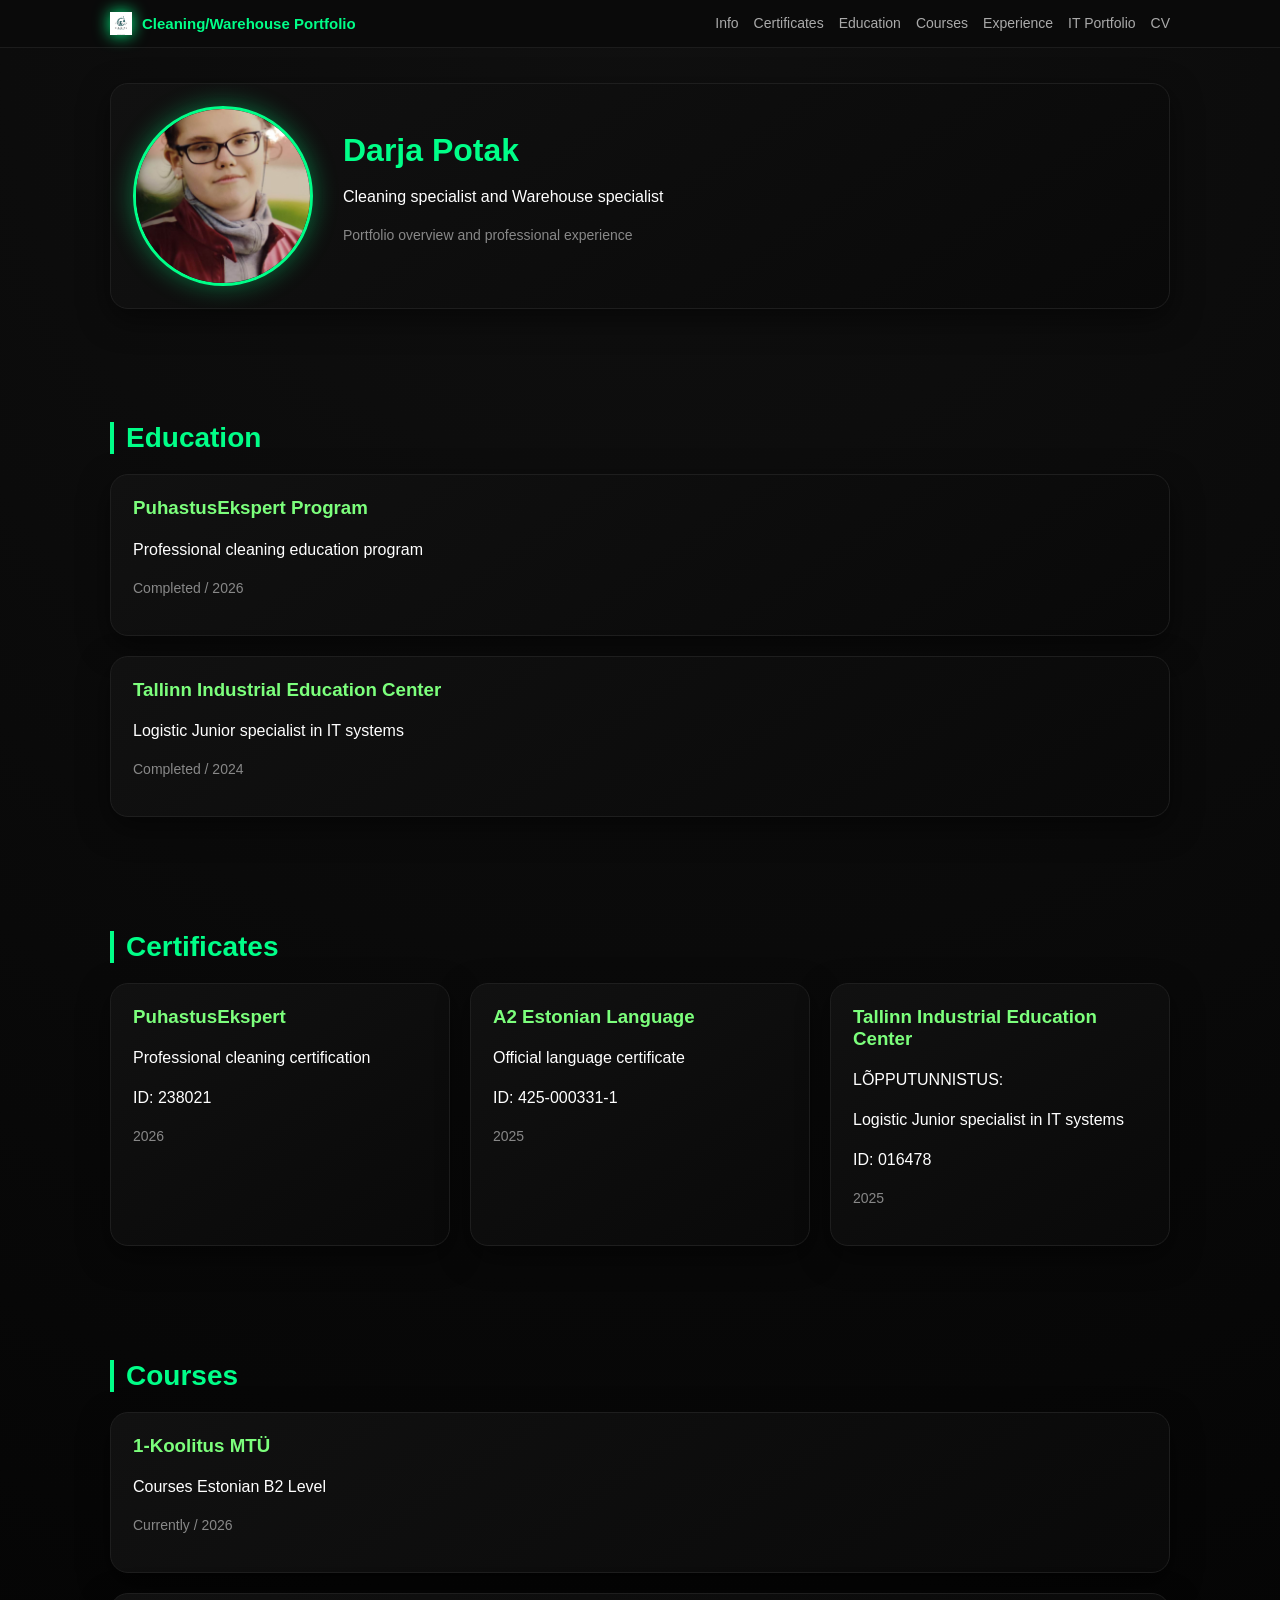
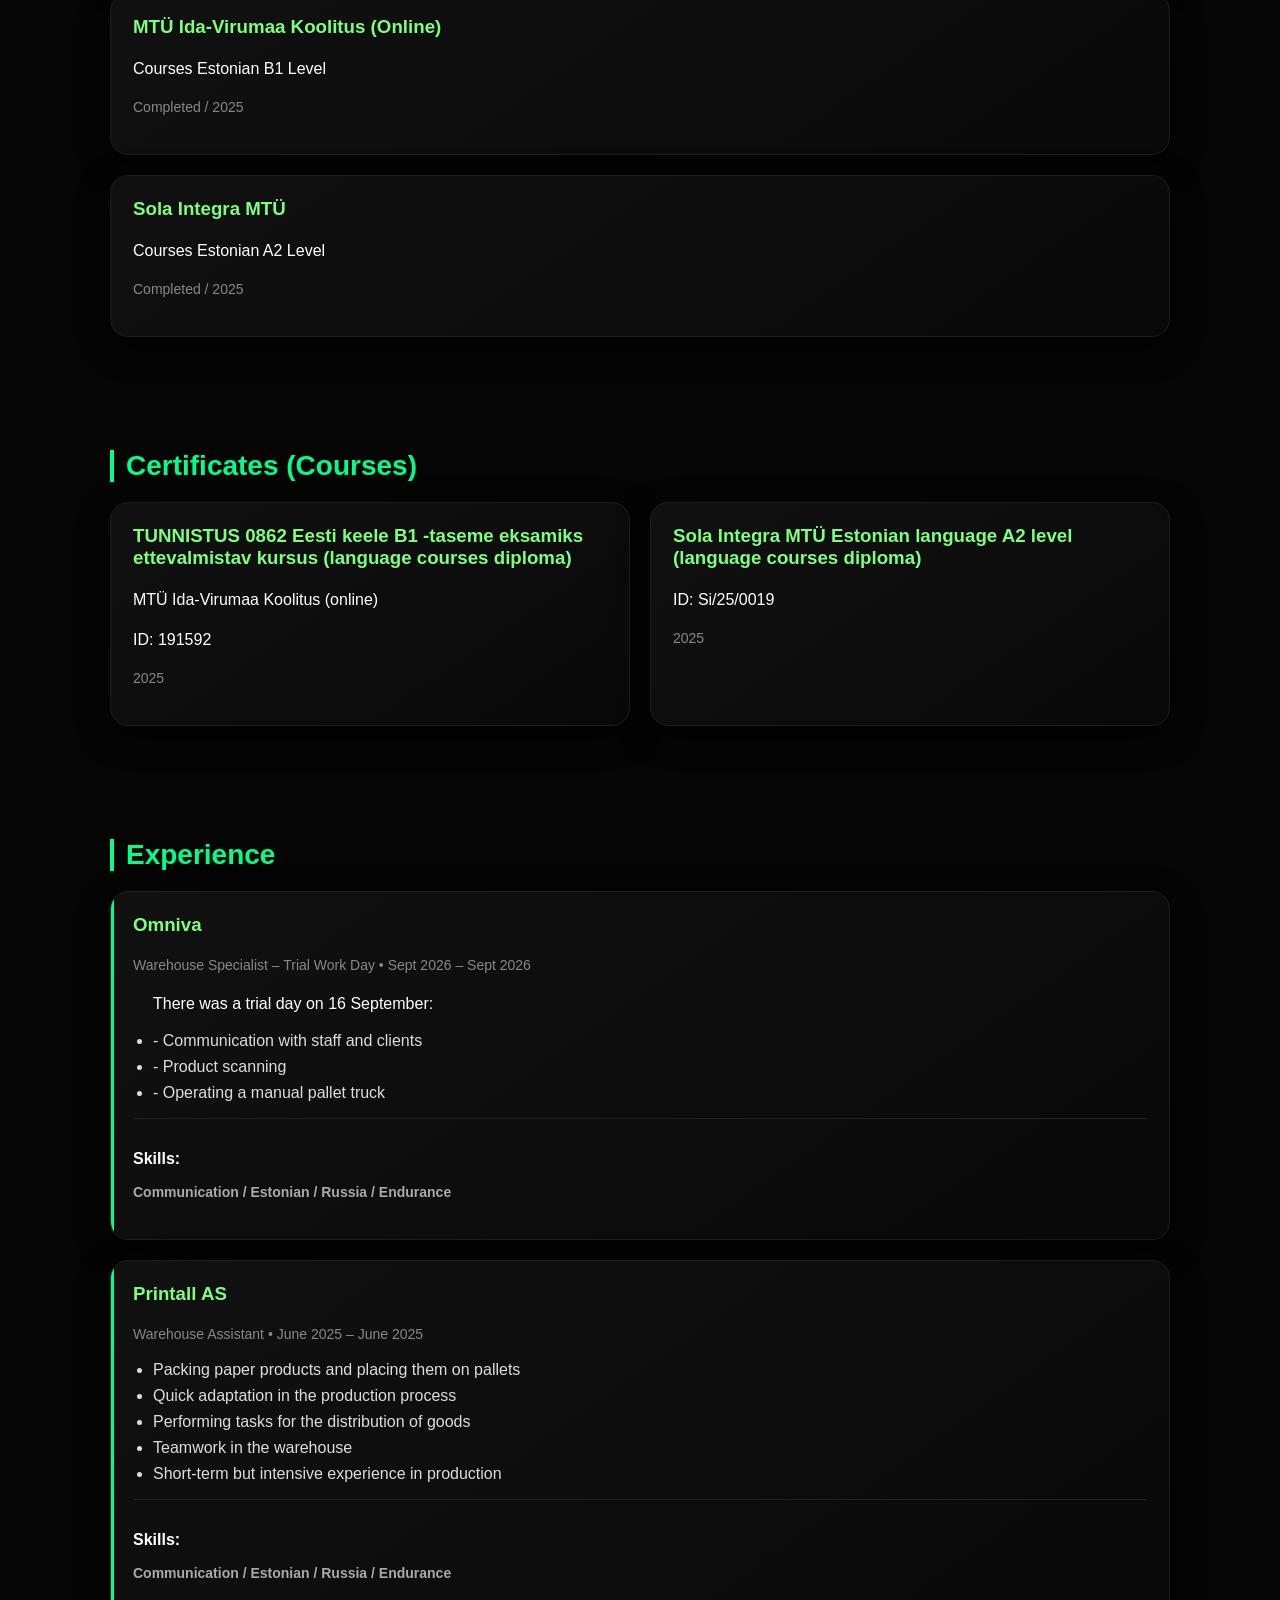
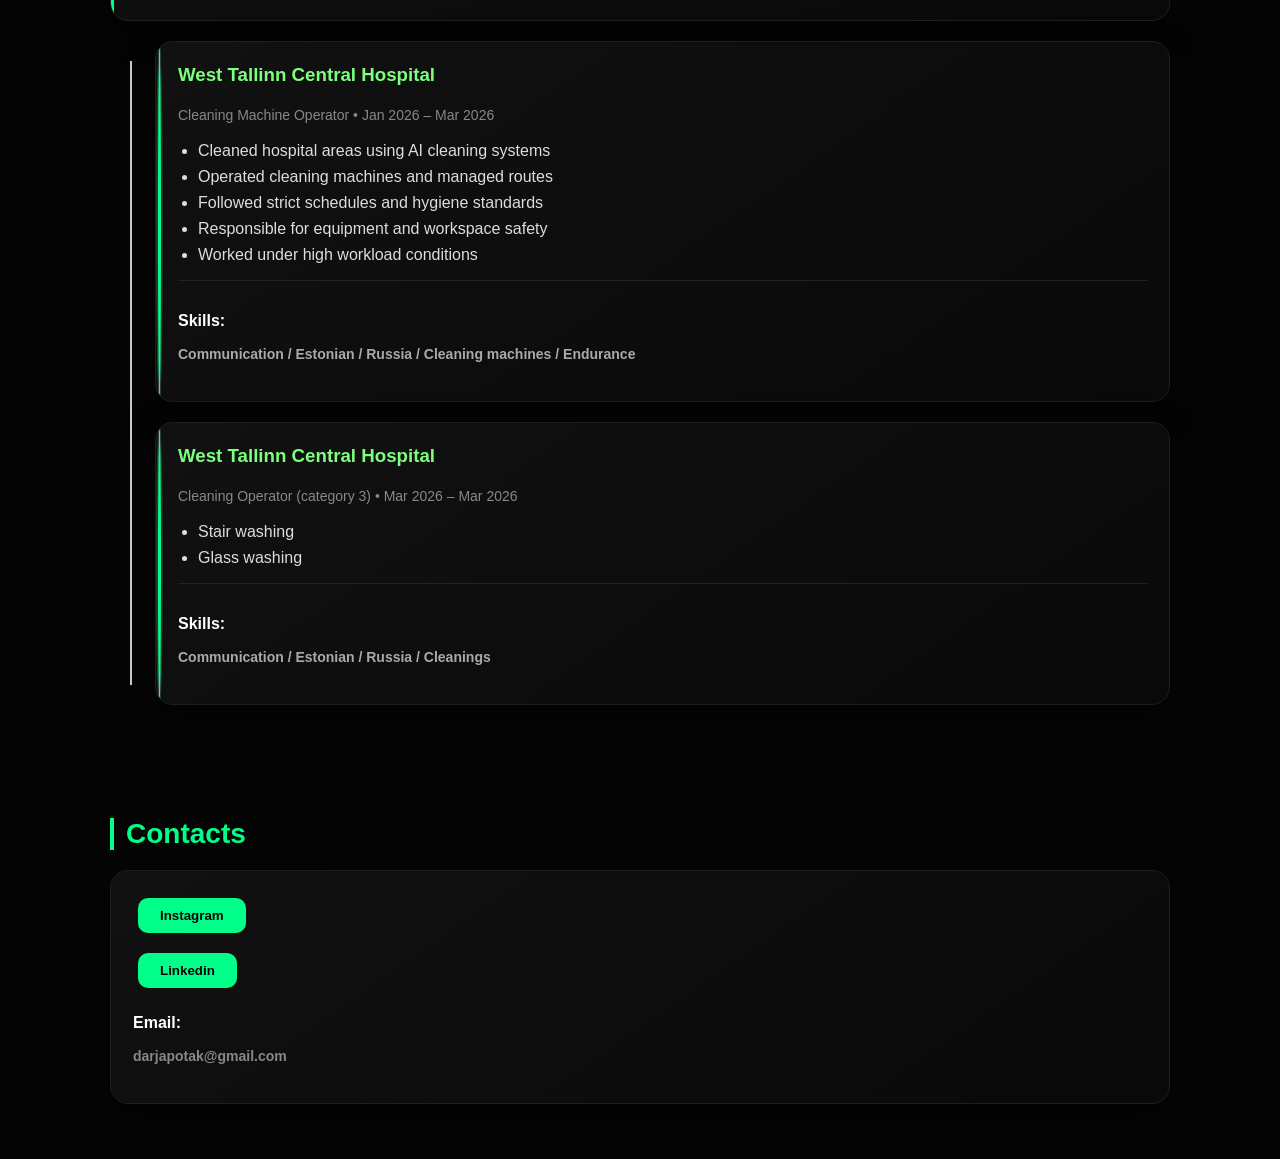
==== commit 918d71d0: "add new changes" ====
--- a/cleaning.html
+++ b/cleaning.html
@@ -128,17 +128,16 @@
     <div class="grid">
 
         <div class="card"> 
-         <h3></h3> 
-         <p></p> 
-         <p>ID: </p> 
+         <h3>TUNNISTUS 0862 Eesti keele B1 -taseme eksamiks ettevalmistav kursus (language courses diploma)</h3> 
+         <p>MTÜ Ida-Virumaa Koolitus (online)</p> 
+         <p>ID: 191592</p> 
          <p class="muted">2025</p> 
       </div> 
       
       <div class="card"> 
-         <h3>A2 Estonian Language (courses)</h3> 
-         <p>Not Official language certificate</p> 
-         <p>ID: </p> 
-         <p class="muted">2024</p> 
+         <h3>Sola Integra MTÜ Estonian language A2 level (language courses diploma)</h3> 
+         <p>ID: Si/25/0019</p> 
+         <p class="muted">2025</p> 
       </div> 
       
 
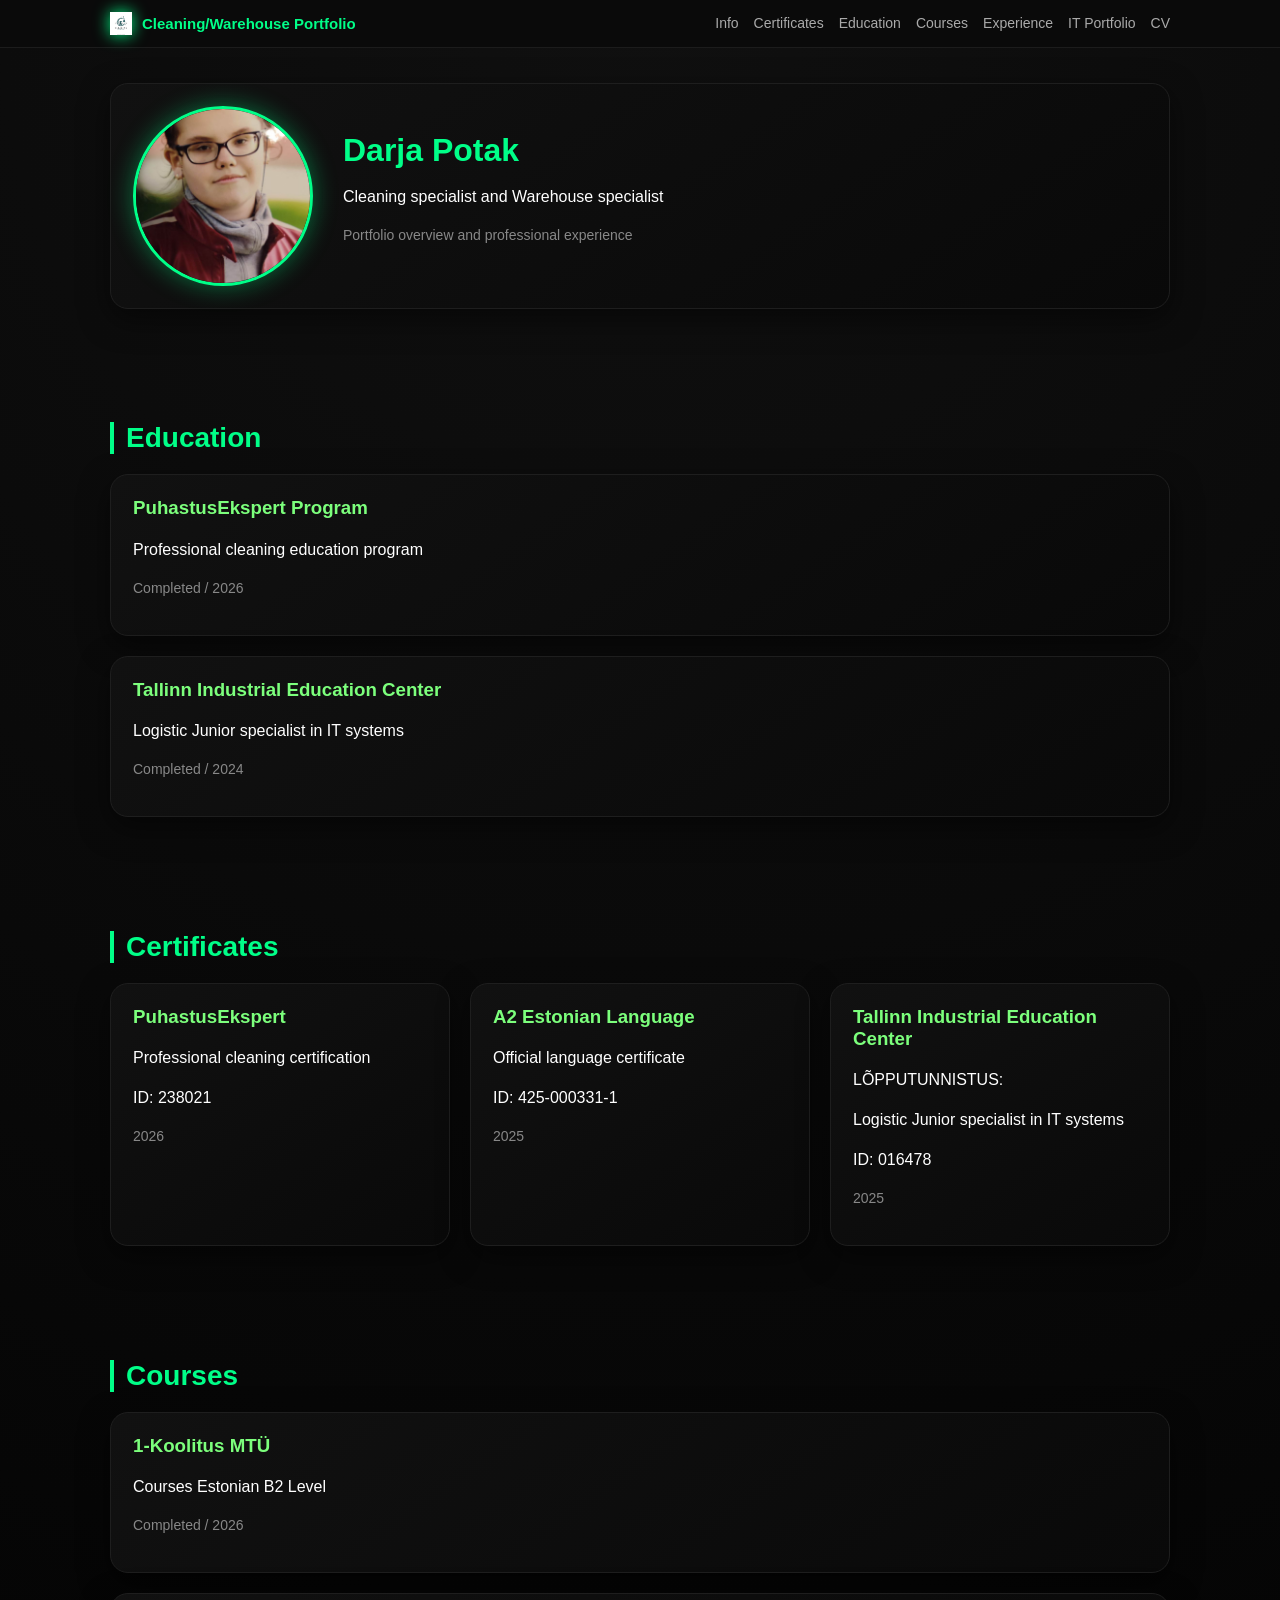
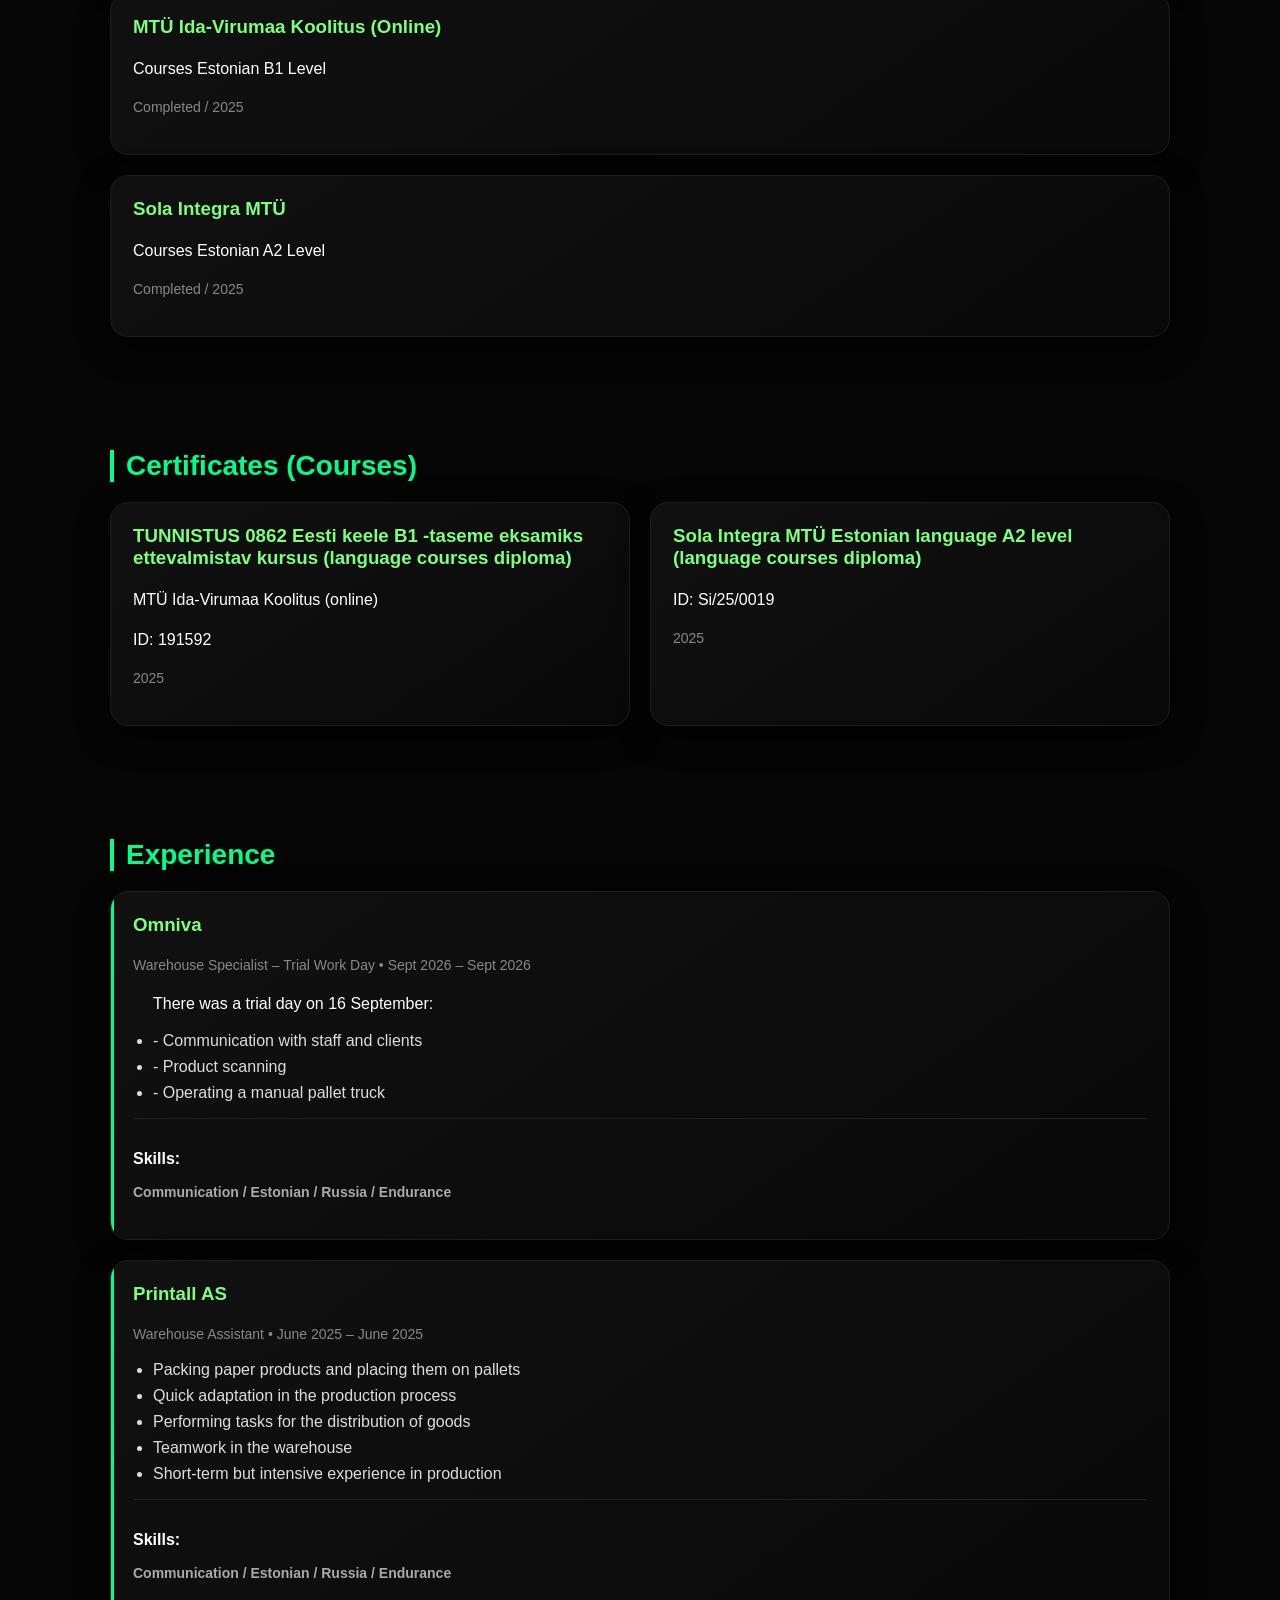
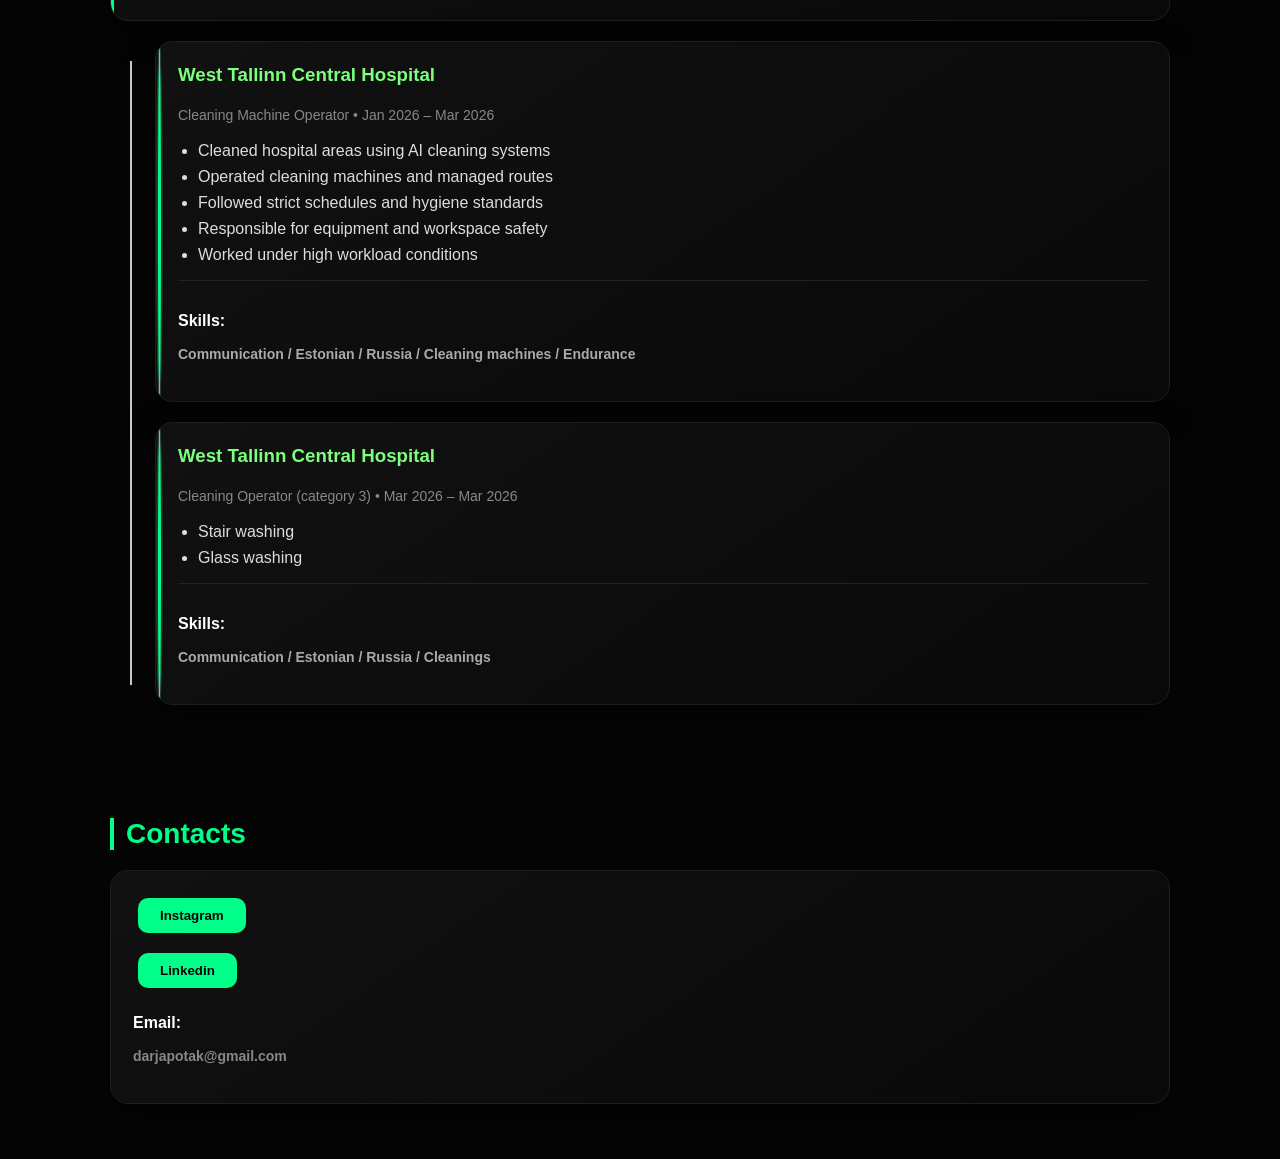
==== commit 0f508671: "add new changes" ====
--- a/cleaning.html
+++ b/cleaning.html
@@ -104,7 +104,7 @@
     <div class="card">
         <h3>1-Koolitus MTÜ</h3>
         <p>Courses Estonian B2 Level</p>
-        <p class="muted">Currently / 2026</p>
+        <p class="muted">Completed / 2026</p>
     </div>
 
     <div class="card">
@@ -139,7 +139,6 @@
          <p>ID: Si/25/0019</p> 
          <p class="muted">2025</p> 
       </div> 
-      
 
     </div>
 </section>
